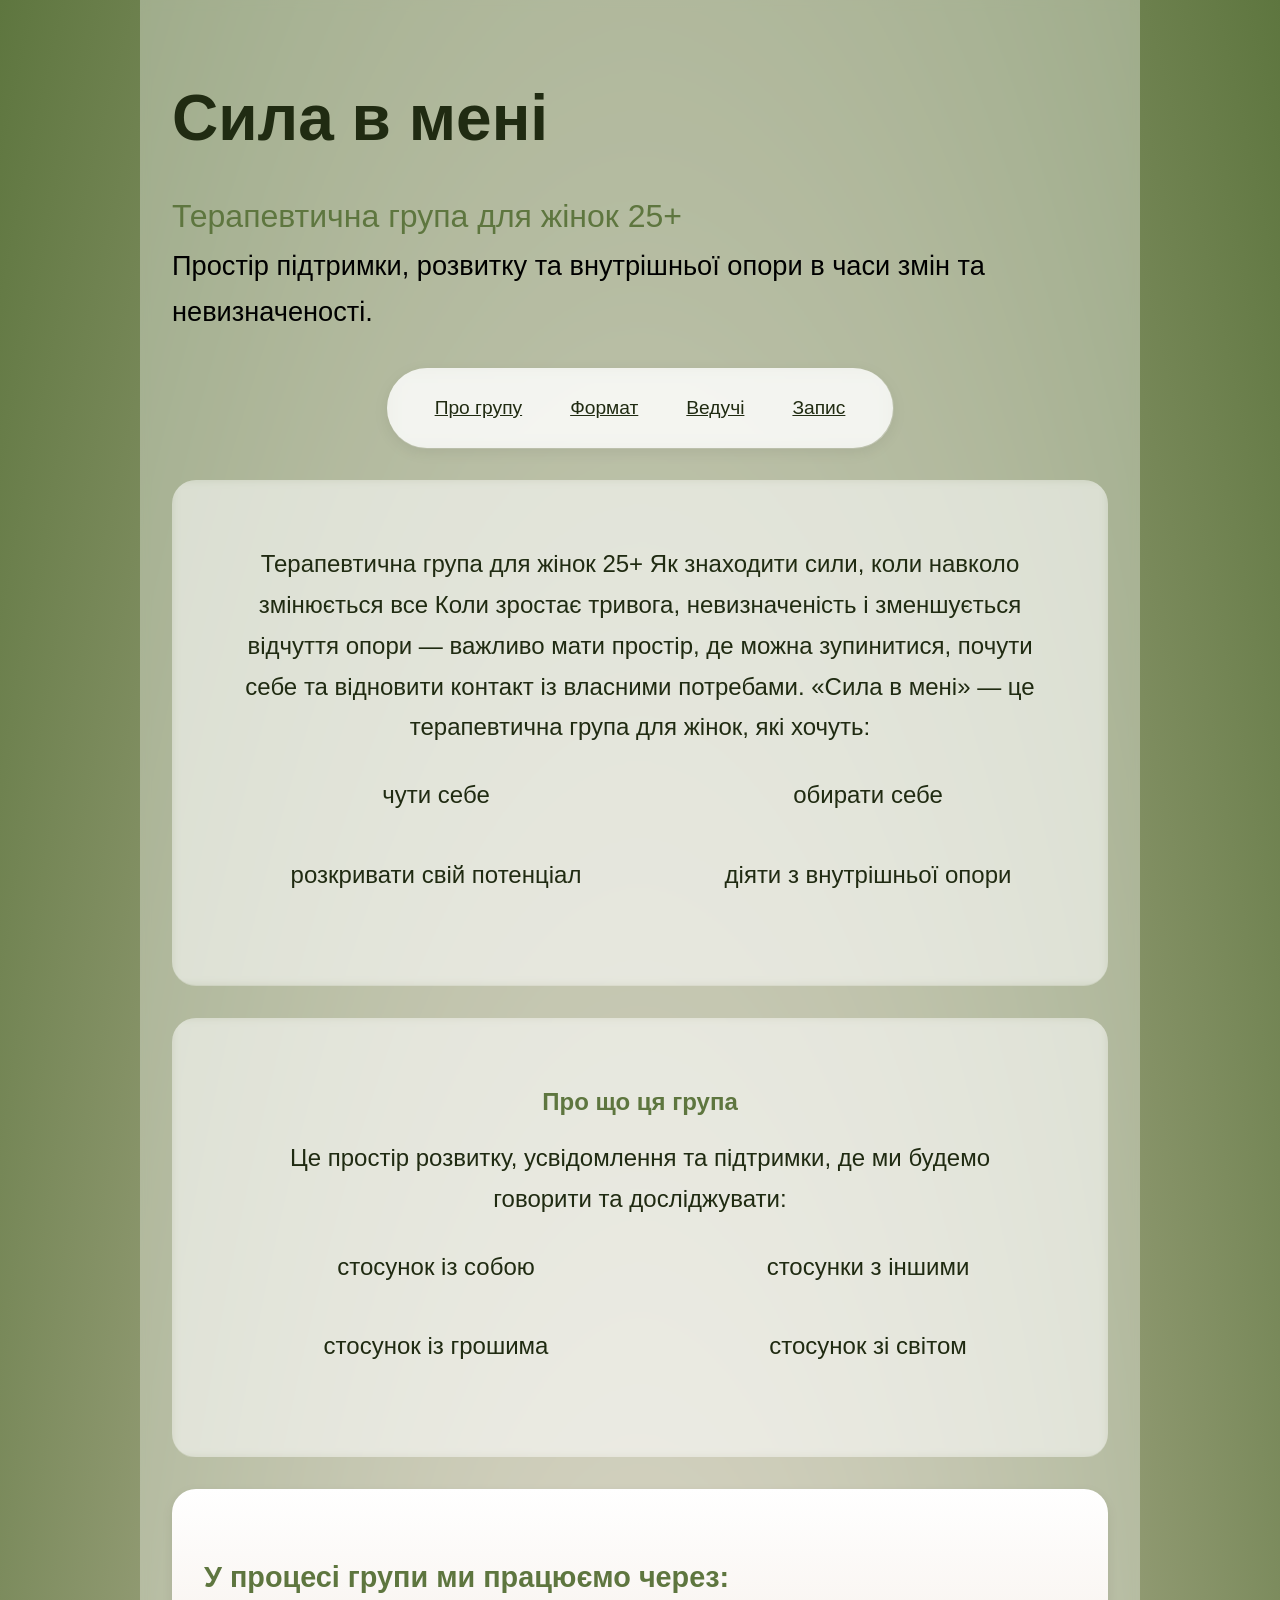
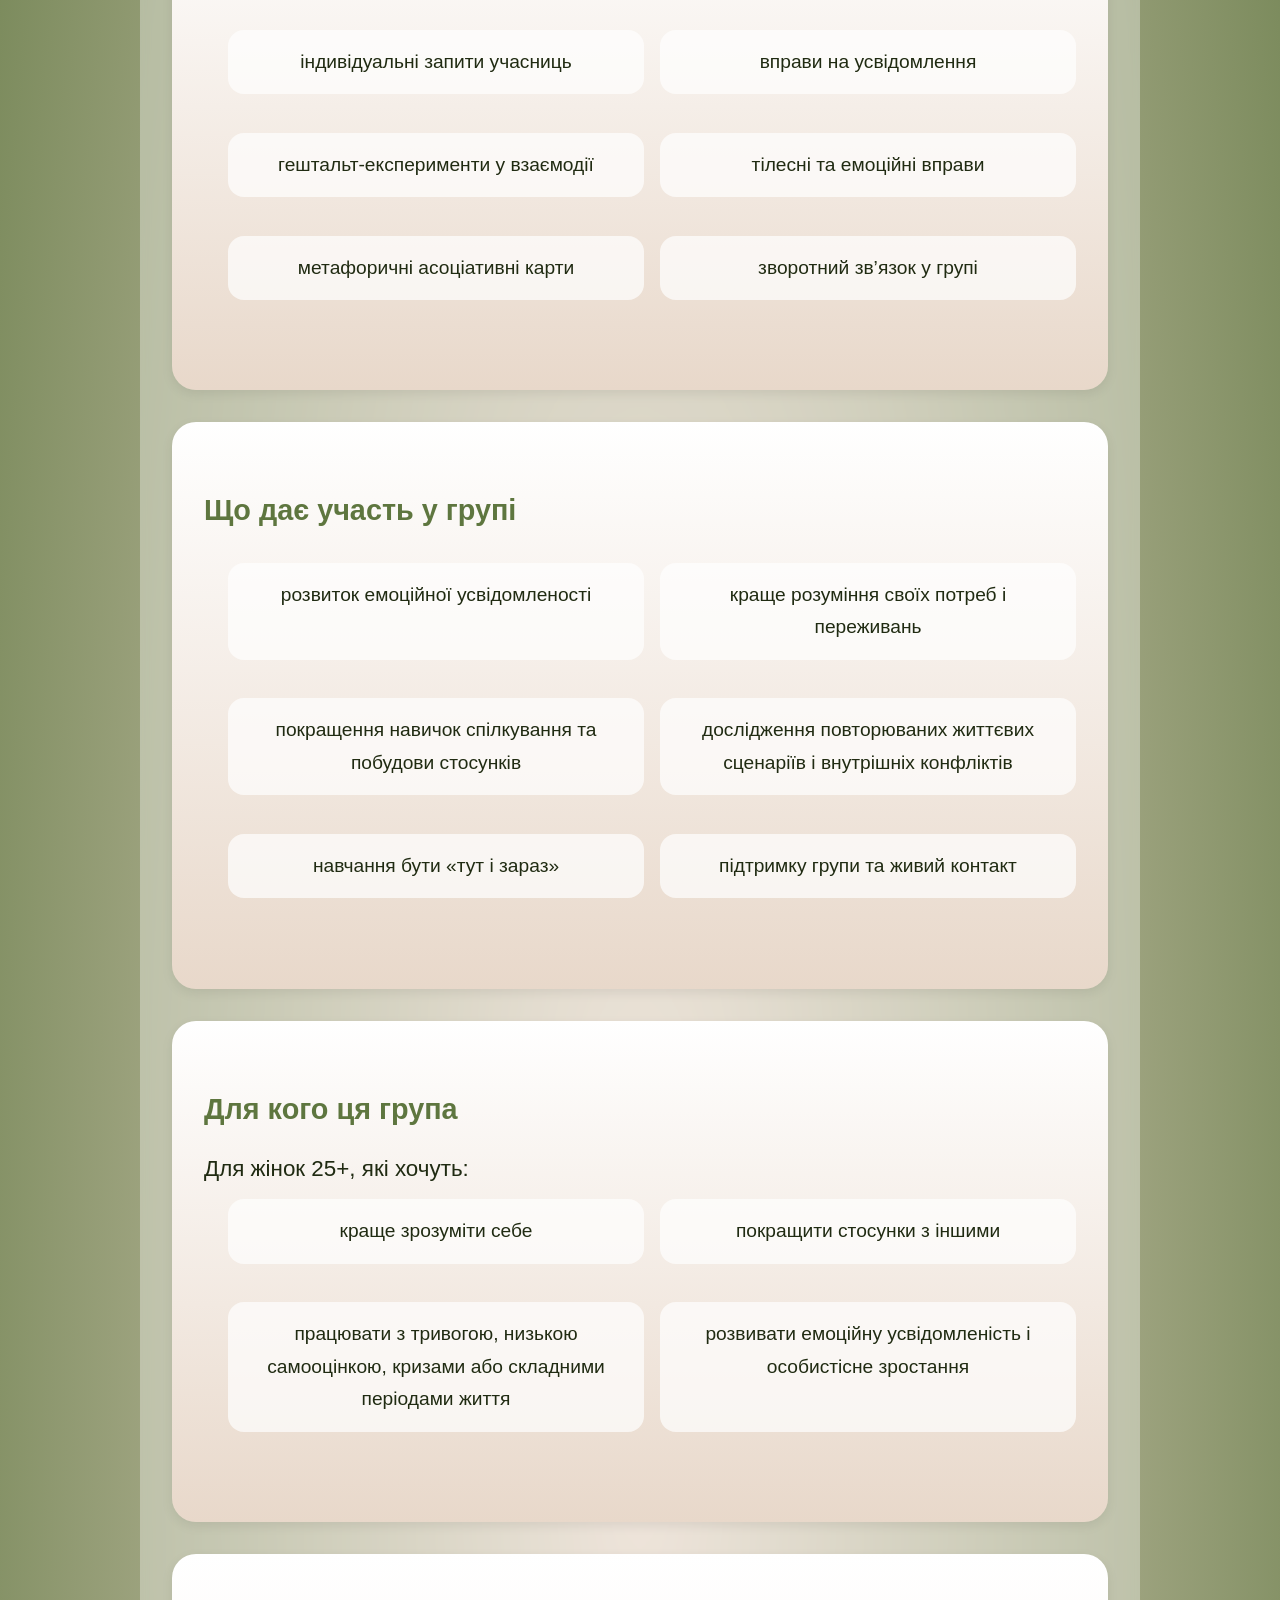
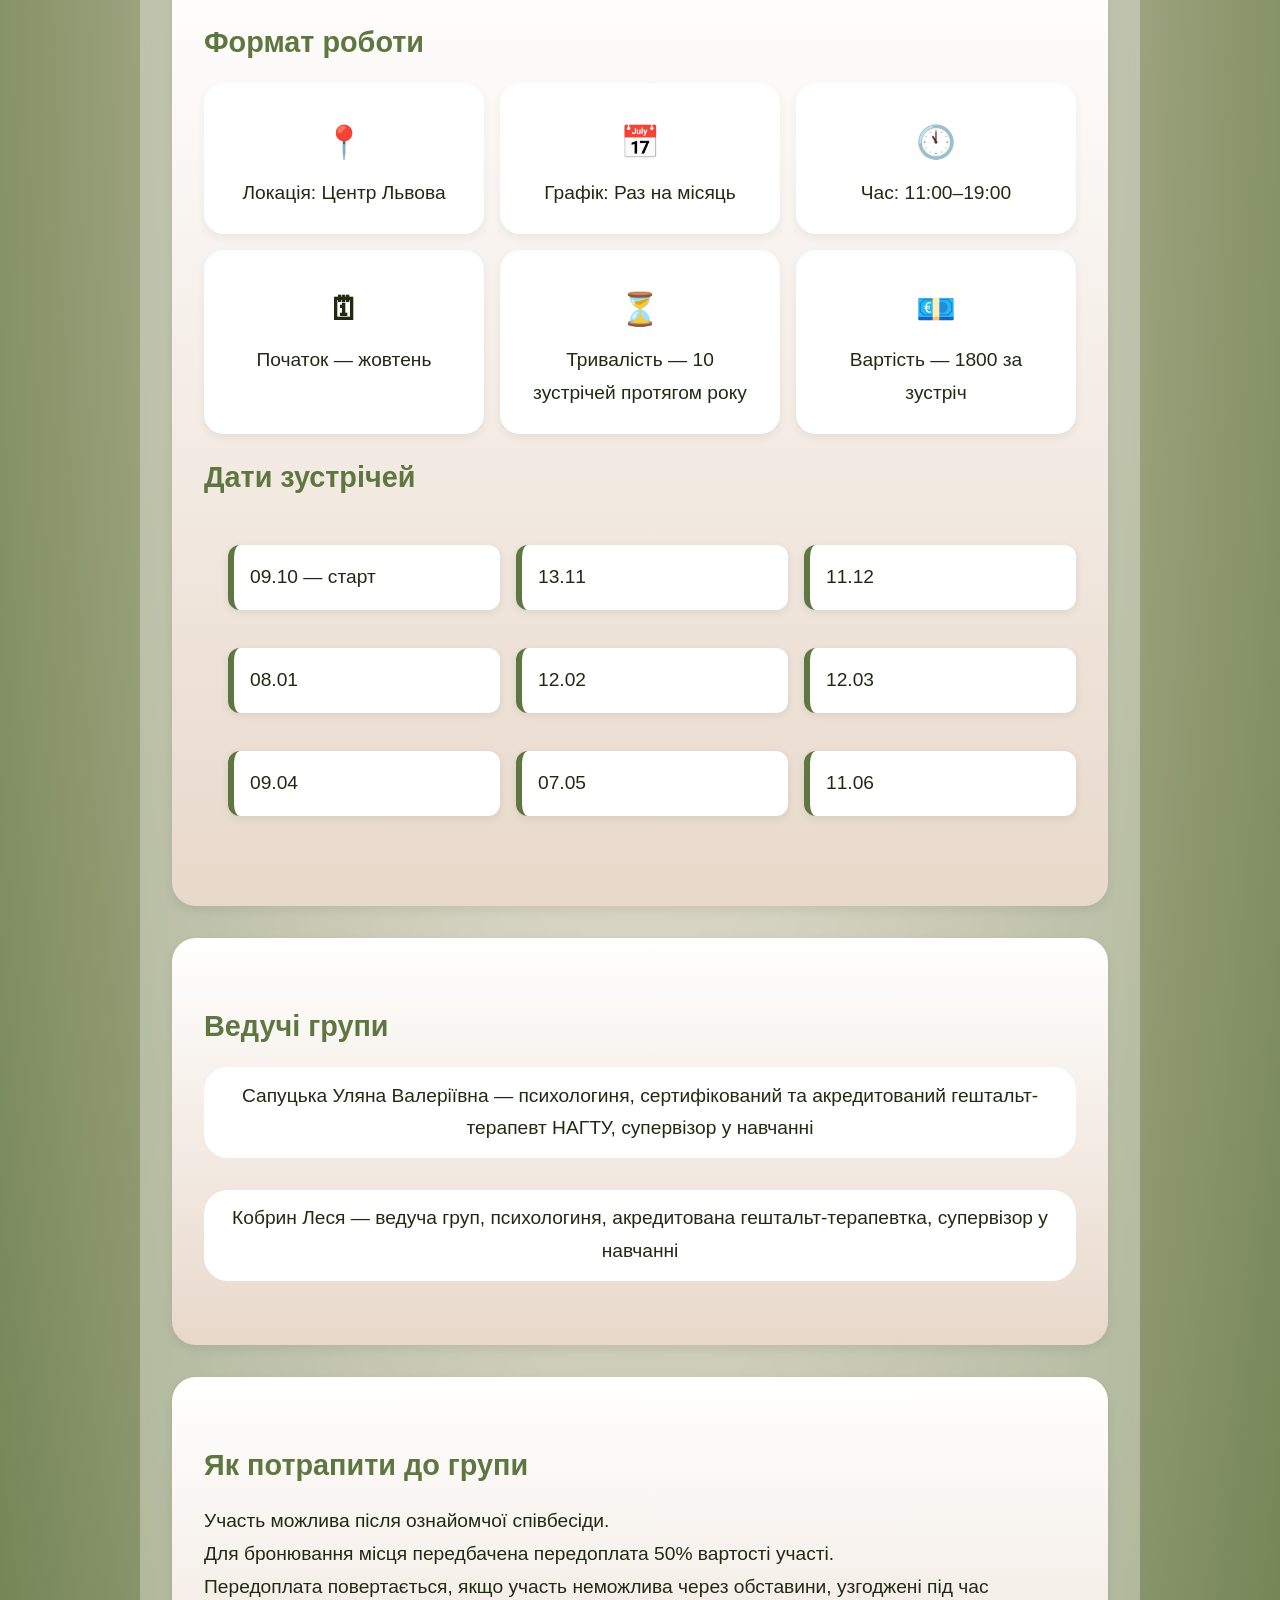
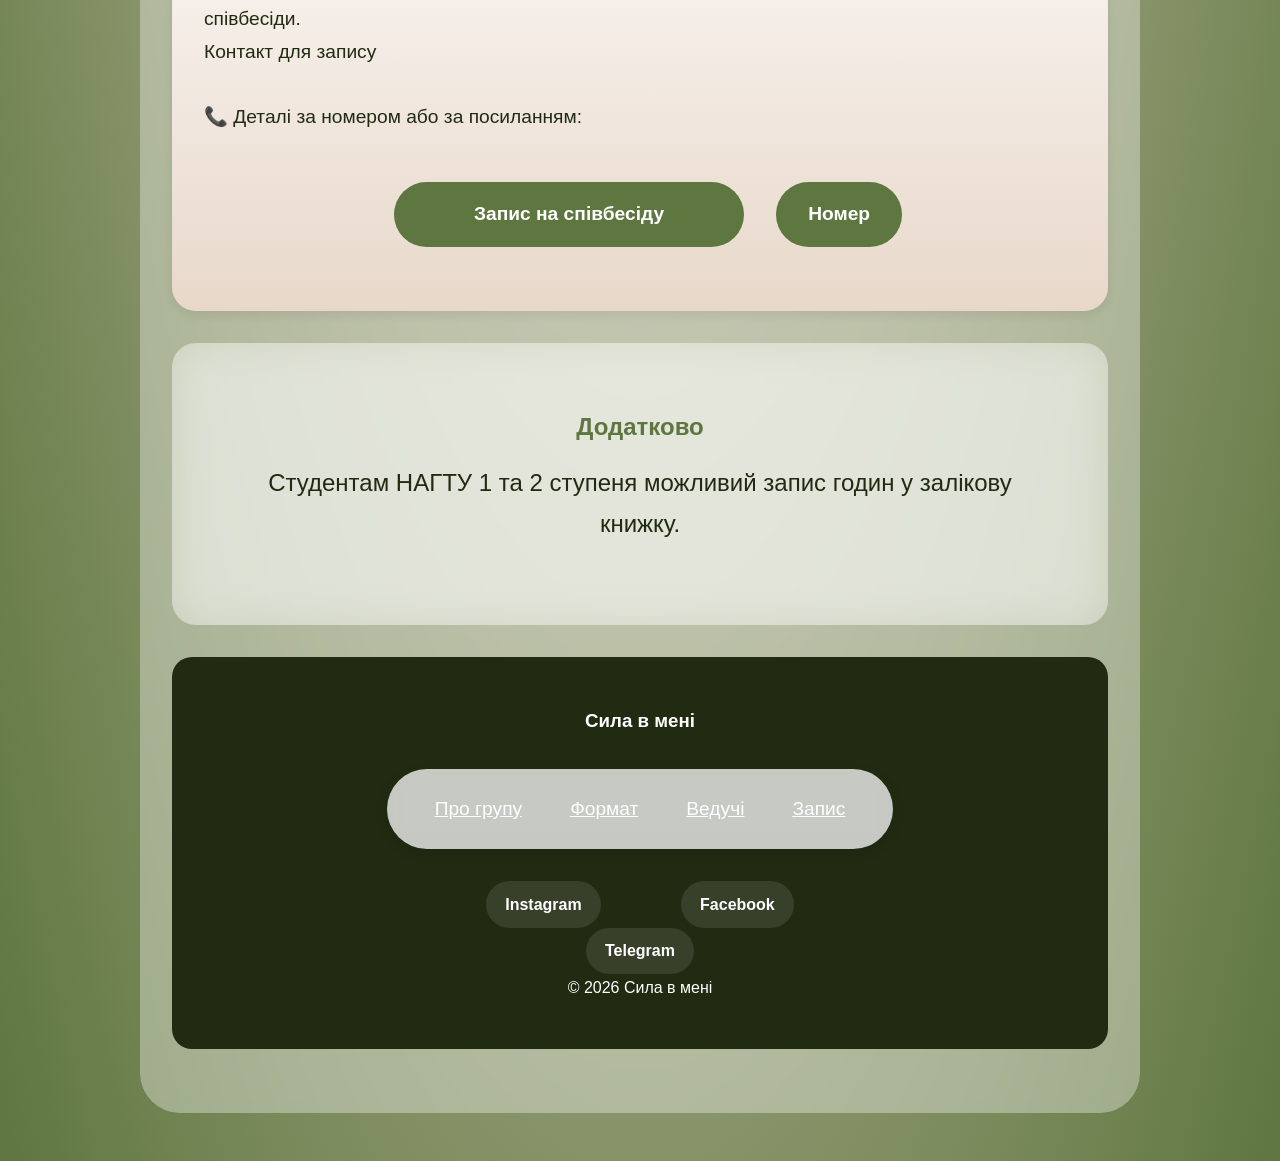
==== index.html @ b8689252 "phone integrationnnnnnnnnnnnnnnnnnn" ====
<!DOCTYPE html>
<html lang="en">
<head>
    <meta charset="UTF-8">
    <meta name="viewport" content="width=device-width, initial-scale=1.0">
    <title>Event Form</title>
    <link rel="stylesheet" href="css/style.css">
</head>
<body>
</header>


<section id="hero">

<div class="hero-content">
    <h1>Сила в мені</h1>

    <p class="hero-subtitle">
            Терапевтична група для жінок 25+
    </p>

    <p class="hero-description">
            Простір підтримки, розвитку та внутрішньої опори
            в часи змін та невизначеності.
    </p>
</div>

    <nav>
    <a href="#actual-about">Про групу</a>
    <a href="#format">Формат</a>
    <a href="#hosts">Ведучі</a>
    <a href="#registration">Запис</a>
    </nav>

<!-- </section> -->
    <!-- <h1>Сила в мені</h1> -->
    <!-- <nav> -->
    <!-- <p class="hero-subtitle">
    Терапевтична група для жінок 25+
    </p> -->
    <!-- </nav> -->
<!-- </section> -->

<section id="about-intro">
    <p>
        Терапевтична група для жінок 25+
        Як знаходити сили, коли навколо змінюється все
        Коли зростає тривога, невизначеність і зменшується відчуття опори — важливо мати простір,
        де можна зупинитися, почути себе та відновити контакт із власними потребами.

        «Сила в мені» — це терапевтична група для жінок, які хочуть:<br>
    </p>

        <ul>
            <li>чути себе</li>
            <li>обирати себе</li>
            <li>розкривати свій потенціал</li>
            <li>діяти з внутрішньої опори</li>
        </ul>
    
</section>

<section id="actual-about">
    <h2>Про що ця група</h2>
    <p>
        Це простір розвитку, усвідомлення та підтримки, де ми будемо говорити та досліджувати:
    </p>
        <ul>
            <li>стосунок із собою</li>
            <li>стосунки з іншими</li>
            <li>стосунок із грошима</li>
            <li>стосунок зі світом</li>
        </ul>
</section>

<section id="process">
    <h2>У процесі групи ми працюємо через:</h2>
        <ul>
            <li>індивідуальні запити учасниць</li>
            <li>вправи на усвідомлення</li>
            <li>гештальт-експерименти у взаємодії</li>
            <li>тілесні та емоційні вправи</li>
            <li>метафоричні асоціативні карти</li>
            <li>зворотний зв’язок у групі</li>
        </ul>
</section>

<section id="benefits">
    <h2>Що дає участь у групі</h2>
        <ul>
            <li>розвиток емоційної усвідомленості</li>
            <li>краще розуміння своїх потреб і переживань</li>
            <li>покращення навичок спілкування та побудови стосунків</li>
            <li>дослідження повторюваних життєвих сценаріїв і внутрішніх конфліктів</li>
            <li>навчання бути «тут і зараз»</li>
            <li>підтримку групи та живий контакт</li>
        </ul>
</section>

<section id="who">
    <h2>Для кого ця група</h2>
    <p>
        Для жінок 25+, які хочуть:
    </p>
        <ul>
            <li>краще зрозуміти себе</li>
            <li>покращити стосунки з іншими</li>
            <li>працювати з тривогою, низькою самооцінкою, кризами або складними періодами життя</li>
            <li>розвивати емоційну усвідомленість і особистісне зростання</li>
        </ul>
</section>

<section id="format">
    <h2>Формат роботи</h2>
        <!-- <ul>
            <li>📍 Офлайн: центр Львова, Площа Ринок</li>
            <li>📅 1 раз на місяць, по п’ятницях</li>
            <li>🕚 11:00–19:00</li>
            <li>🗓 Початок — жовтень</li>
            <li>⏳ Тривалість — 10 зустрічей протягом року</li>
            <li>💶 Вартість — 1800  за зустріч</li>
        </ul> -->

    <div class="format-grid">

        <div class="format-item">
            <h3>📍</h3>
            <p>Локація: Центр Львова</p>
        </div>

        <div class="format-item">
            <h3>📅</h3>
            <p>Графік: Раз на місяць</p>
        </div>

        <div class="format-item">
            <h3>🕚</h3>
            <p>Час: 11:00–19:00</p>
        </div>

        <div class="format-item">
            <h3>🗓</h3>
            <p>Початок — жовтень</p>
        </div>

        <div class="format-item">
            <h3>⏳</h3>
            <p>Тривалість — 10 зустрічей протягом року</p>
        </div>

        <div class="format-item">
            <h3>💶</h3>
            <p>Вартість — 1800  за зустріч</p>

    </div>

</div>

    <h2>Дати зустрічей</h2>

        <ul class="timeline">
            <li>09.10 — старт</li>
            <li>13.11</li>
            <li>11.12</li>
            <li>08.01</li>
            <li>12.02</li>
            <li>12.03</li>
            <li>09.04</li>
            <li>07.05</li>
            <li>11.06</li>
        </ul>

</section>

<section id="hosts">
    <h2>Ведучі групи</h2>

    <div class="hosts-grid">

        <div class="host-card">
            Сапуцька Уляна Валеріївна — психологиня, сертифікований та акредитований гештальт-терапевт НАГТУ, супервізор у навчанні
        </div>

        <div class="host-card">
            Кобрин Леся — ведуча груп, психологиня, акредитована гештальт-терапевтка, супервізор у навчанні
        </div>

    </div>
</section>

<section id="registration">
    <h2>Як потрапити до групи</h2>
        <p>
        Участь можлива після ознайомчої співбесіди.<br>
        Для бронювання місця передбачена передоплата 50% вартості участі.<br>
        Передоплата повертається, якщо участь неможлива через обставини, узгоджені під час співбесіди.<br>
        Контакт для запису<br><br>

        📞 Деталі за номером або за посиланням: 
        <!-- <a class="register-btn" href="https://docs.google.com/forms/d/e/1FAIpQLSfFJNQuLR8FOTbGSS1yeOnORhg2w7y1ISu-b51jdUcYD7r2xw/viewform">
            Записатися на співбесіду
        </a>

        <a class="call-btn" href="tel:+380976547655">
            Номер
        </a> -->

        <div class="button-container">

        <a class="register-btn" href="https://forms.gle/6MxjNBKjc4AA8sPJ7">
            Запис на співбесіду
        </a>

        <a class="call-btn" href="tel:+380976547655">
            Номер
        </a>

        </div>

        </p>
</section>

<section id="additional-info">
    <h2>Додатково</h2>
        <p>Студентам НАГТУ 1 та 2 ступеня можливий запис годин у залікову книжку.</p>
</section>

<footer>
    <!-- <section> -->
        <!-- <img src="imgs/2.png" alt="Poster"> -->
        <!-- <p>
            Footer text test
        </p>
    </section>    -->

    <h3>Сила в мені</h3>

    <nav class="footer-nav">
    <a href="#actual-about">Про групу</a>
    <a href="#format">Формат</a>
    <a href="#hosts">Ведучі</a>
    <a href="#registration">Запис</a>
    </nav>

    <div class="socials">

        <details class="social-dropdown">

            <summary class="social-btn">
                Instagram
            </summary>

            <div class="dropdown-links">

                <a href="https://www.instagram.com/uliana_psychology?igsh=MWt0bmt4YjB4bnd3bw==" target="_blank">
                    Уляна Сапуцька
                </a>

                <a href="https://www.instagram.com/kobryn.l?utm_source=qr&igsh=b2EybGl5c3QzcnNq" target="_blank">
                    Леся Кобрин
                </a>

            </div>
        </details>

        <details class="social-dropdown">

            <summary class="social-btn">
                Facebook
            </summary>

            <div class="dropdown-links">

                <a href="https://www.facebook.com/share/1BPvrnni4B/?mibextid=wwXIfr" target="_blank">
                    Уляна Сапуцька
                </a>

                <a href="https://www.facebook.com/share/1AkMdTCrHQ/" target="_blank">
                    Леся Кобрин
                </a>
            
        </details>

            </div>

        <details class="social-dropdown">

            <summary class="social-btn">
                Telegram
            </summary>

            <div class="dropdown-links">

                <a href="https://t.me/ulianapsychology1" target="_blank">
                    Уляна Сапуцька
                </a>

                <a href="https://t.me/LESIAKOBRYN" target="_blank">
                    Леся Кобрин
                </a>

            </div>
        </details>

        
    </div>

    <p>
        © 2026 Сила в мені
    </p>

</footer>

</body>
</html>
---- css/style.css ----
* {
    margin: 0;
    padding: 0;
    box-sizing: border-box;
}


html,
body {
    min-height: 100%;
    margin: 0;
}

body {
    /* font-family: "Oswald", "Roboto"; */
    font-family: "Roboto", sans-serif;
    line-height: 1.7;
    /* background: #e8d8ca; */
    /* background: linear-gradient(#5e763f, #e8d8ca); */
    /* background: radial-gradient(#5e763f, #e8d8ca); */
    background: radial-gradient(#e8d8ca, #5e763f);
    /* background: radial-gradient(#e8d8ca, #5e763f, #202b12); */
    color: #202b12;
}

/* nav {
    display: flex;
    justify-content: center;
    gap: 2rem;
    margin-top: 1.5rem;
} */

nav {
    display:flex;

    gap:1rem;

    padding:1rem 2rem;
    font-family: "Oswald", sans-serif;

    margin-top:2rem;
    margin-bottom: 2rem;

    background:rgba(255,255,255,.75);

    backdrop-filter: blur(8px);

    border-radius:999px;

    box-shadow:
        0 4px 15px rgba(0,0,0,.08);

    width: fit-content;

    margin-left: auto;
    margin-right: auto;
}

/* nav a {
    text-decoration: none;
    color: #202b12;
    font-weight: 600;
}

nav a:hover {
    color: #5e763f;
} */

nav a {
    padding:.5rem 1rem;
    color: #202b12;

    border-radius:999px;
    font-size: 1.2rem;
    justify-content: center;

    transition:.2s;
}

nav a:hover {
    background:#5e763f;

    color:white;
}

#hero {
    min-height: 55vh;

    background:
        rgba(255,255,255,.35);

    backdrop-filter: blur(5px);

    border-radius: 0 0 40px 40px;

    margin-bottom: 3rem;
}

#hero h1 {
    font-size: 4rem;
    margin-bottom: 1rem;
    color: #202b12;
    font-family: "Oswald", sans-serif;
}

section {
    max-width: 1000px;
    margin: auto;
    padding: 4rem 2rem;
    transition:.3s;
}

section h2 {
    margin-bottom: 1rem;
    color: #5e763f;
    font-family: "Oswald", sans-serif;

}

section ul {
    margin-left: 1.5rem;
    column-count: 2;
    column-gap: 50px;
    margin-bottom: 15px;
}

#process,
#benefits,
#who,
#hosts,
#registration,
#format {
    /* background: white; */
    background: linear-gradient(white, #e8d8ca);
    border-radius: 24px;
    font-size: 1.2rem;

    margin-top: 2rem;
    margin-bottom: 2rem;

    box-shadow: 0 4px 12px rgba(0,0,0,0.08);
}

#process:hover,
#benefits:hover,
#who:hover,
#hosts:hover,
#registration:hover,
#format:hover {
    transform: translateY(-2px);
}

#about-intro,
#actual-about,
#additional-info {
    background: rgba(255,255,255,.35);
    margin-bottom: 2rem;

    border-radius: 24px;

    backdrop-filter: blur(4px);
    text-align: center;
}

#about-intro p,
#actual-about p,
#additional-info p {
    max-width:800px;

    margin:auto;

    font-size: 1.5rem;
    padding-bottom: 1rem;
}

#about-intro ul,
#actual-about ul {
    display:grid;

    grid-template-columns:
        repeat(auto-fit,minmax(280px,1fr));

    gap:1rem;

    list-style:none;
}

#about-intro li,
#actual-about li {
    text-align: center;
    font-size: 1.5rem;
}

#benefits ul,
#process ul,
#who ul {
    display:grid;

    grid-template-columns:
        repeat(auto-fit,minmax(280px,1fr));

    gap:1rem;

    list-style:none;
}

#benefits li,
#process li,
#who li {
    background:rgba(255,255,255,.7);
    text-align: center;
    font-size: 1.2rem;

    padding:1rem;

    border-radius:16px;
}

#who p {
    font-size: 1.4rem;
}

section li {
    margin-bottom:.7rem;
    font-size: 1.2rem;
    margin-top: .7rem
}

.format-grid {
    display:grid;

    grid-template-columns:
        repeat(auto-fit,minmax(250px,1fr));

    gap:1rem;
    padding-bottom: 1.2rem;
}

.format-item {
    background:white;

    border-radius:20px;

    padding:1.5rem;

    text-align:center;
    font-size: 1.2rem;

    box-shadow:
        0 4px 10px rgba(0,0,0,.06);
}

.format-item h3 {
    font-size: 2rem;

    margin-bottom: .5rem;
    margin-top: .5rem;
}

.timeline {
    list-style: none;

    display: grid;

    grid-template-columns:
        repeat(auto-fit, minmax(220px, 1fr));

    gap: 1rem;
    font-size: 1.2rem;

    margin-top: 2rem;
}

.timeline li {
    /* background: white; */
    background: white;

    padding: 1rem;

    border-left: 6px solid #5e763f;

    border-radius: 12px;

    box-shadow: 0 2px 8px rgba(0,0,0,0.08);

    transition: transform .2s;
}

.timeline li:hover {
    transform: translateY(-5px);
}

.hosts-grid {
    display: grid;

    grid-template-columns:
        repeat(auto-fit, minmax(500px, 1fr));

    gap: 2rem;
}

.host-card {
    background:white;

    padding:0.8rem;
    border-radius:24px;
    font-size: 1.2rem;

    text-align:center;
}

.register-btn {
    display: inline-block;

    margin-top: 1rem;
    margin-left: 6rem;

    padding: 1rem 5rem;

    background: #5e763f;
    color: white;

    text-decoration: none;

    border-radius: 999px;

    font-weight: bold;

    transition: .2s;

}

.register-btn:hover {
    background: #202b12;
}

.call-btn {
    display: inline-block;

    margin-top: 1rem;
    margin-left: 1rem;

    padding: 1rem 2rem;

    background: #5e763f;
    color: white;

    text-decoration: none;

    border-radius: 999px;

    font-weight: bold;

    transition: .2s;

}

.call-btn:hover {
    background: #202b12;
}

.button-container {
    display: flex;

    justify-content: center;

    gap: 1rem;

    flex-wrap: wrap;

    margin-top: 2rem;
    margin-right: 5rem;
}

.hero-subtitle {
    font-size: 2rem;
    color: #5e763f;
}

.hero-description {
    font-size: 1.7rem;
    color: black;
}

#additional-info {
    backdrop-filter: blur(20px);
}

footer {
    margin-top: 2rem;

    padding: 3rem 2rem;

    background: #202b12;

    color: white;

    text-align: center;
    border-radius: 20px;

}

.footer-nav {
    justify-content: center;
}

/* .socials {
    margin-top: 1rem;
    margin-bottom: 1rem;

    color: white;

    text-align: center;
    justify-content: center;
}

.instagram-btn {
    display: inline-block;

    margin-left: 1rem;

    color: white;

    text-decoration: none;

    font-weight: bold;

    transition: .2s;

}

.facebook-btn {
    display: inline-block;

    margin-left: 1rem;

    color: white;

    text-decoration: none;

    font-weight: bold;

    transition: .2s;

}

.telegram-btn {
    display: inline-block;

    margin-left: 1rem;

    color: white;

    text-decoration: none;

    font-weight: bold;

    transition: .2s;

}

.instagram-btn:hover {
    color: #5e763f;
}

.facebook-btn:hover {
    color: #5e763f;
}

.telegram-btn:hover {
    color: #5e763f;
} */

.socials {

    display: flex;
    justify-content: center;

    align-items: center;

    flex-direction: row;

    gap: 5rem;
}

.social-btn {
    display: inline-block;

    padding: .6rem 1.2rem;

    background: rgba(255,255,255,.1);

    border-radius: 999px;

    color: white;

    text-decoration: none;

    font-weight: bold;

    cursor: pointer;

    transition: .2s;
}

.social-btn:hover {
    color: #5e763f;

    background: rgba(255,255,255,.15);
}

.social-dropdown {
    position: relative;
}

.social-dropdown summary {
    list-style: none;
}

.social-dropdown summary::-webkit-details-marker {
    display: none;
}

.dropdown-links {
    position: absolute;

    bottom: 120%;

    left: 50%;

    transform: translateX(-50%);

    min-width: 180px;

    background: white;

    border-radius: 12px;

    overflow: hidden;

    box-shadow:
        0 4px 15px rgba(0,0,0,.15);

    z-index: 100;
}

.dropdown-links a {
    display: block;

    padding: .8rem 1rem;

    color: #202b12;

    text-decoration: none;

    transition: .2s;
}

.dropdown-links a:hover {
    background: #5e763f;
}

.footer-nav a {
    color:white;
}

/* mobile stuff */


@media (max-width: 768px) {

    nav {
        display: grid;

        grid-template-columns: 1fr 1fr;
        border-radius: 20px;

        gap: .5rem;

        width: 90%;
    }

}

@media (max-width: 768px) {

    nav a {
    color: #202b12;

    border-radius: 20px;
    font-size: 1rem;

    transition:.2s;
    }

}

@media (max-width: 768px) {

    nav a:hover {
    background:#5e763f;
    border-radius: 20px;
    font-size: 1rem;

    color:white;
    }

}


@media (max-width: 768px) {

    .hosts-grid {
    display: grid;

    grid-template-columns:
        repeat(auto-fit, minmax(300px, 1fr));

    gap: 2rem;
    }
}

@media (max-width: 768px) {

    #benefits ul,
    #process ul,
    #who ul,
    #about-intro ul,
    #actual-about ul {

        grid-template-columns: 1fr;
    }

}

@media (max-width: 768px) {

    #benefits li,
    #process li,
    #who li,
    .host-card,
    #about-intro li,
    #actual-about li,
    #additional-info li
    .format-item {

        font-size: 1.2rem;
    }

}


@media (max-width: 768px) {

    .hero-subtitle {
        font-size: 1.3rem;
    }

    .hero-description {
        font-size: 1.1rem;
    }

    #about-intro p,
    #actual-about p,
    #additional-info p {
        font-size: 1.1rem;
    }

}

@media (max-width: 768px) {

    section {
        padding: 2rem 1rem;
    }

}

@media (max-width: 768px) {

    #hero h1 {
        font-size: 2.5rem;
    }

}

@media (max-width: 768px) {

    .register-btn,
    .call-btn {

        width: 100%;

        max-width: 260px;

        margin: 0;
        font-size: 1rem;

        border-radius: 100px;

        text-align: center;

        padding: 1rem;
    }

}


@media (max-width: 768px) {


}
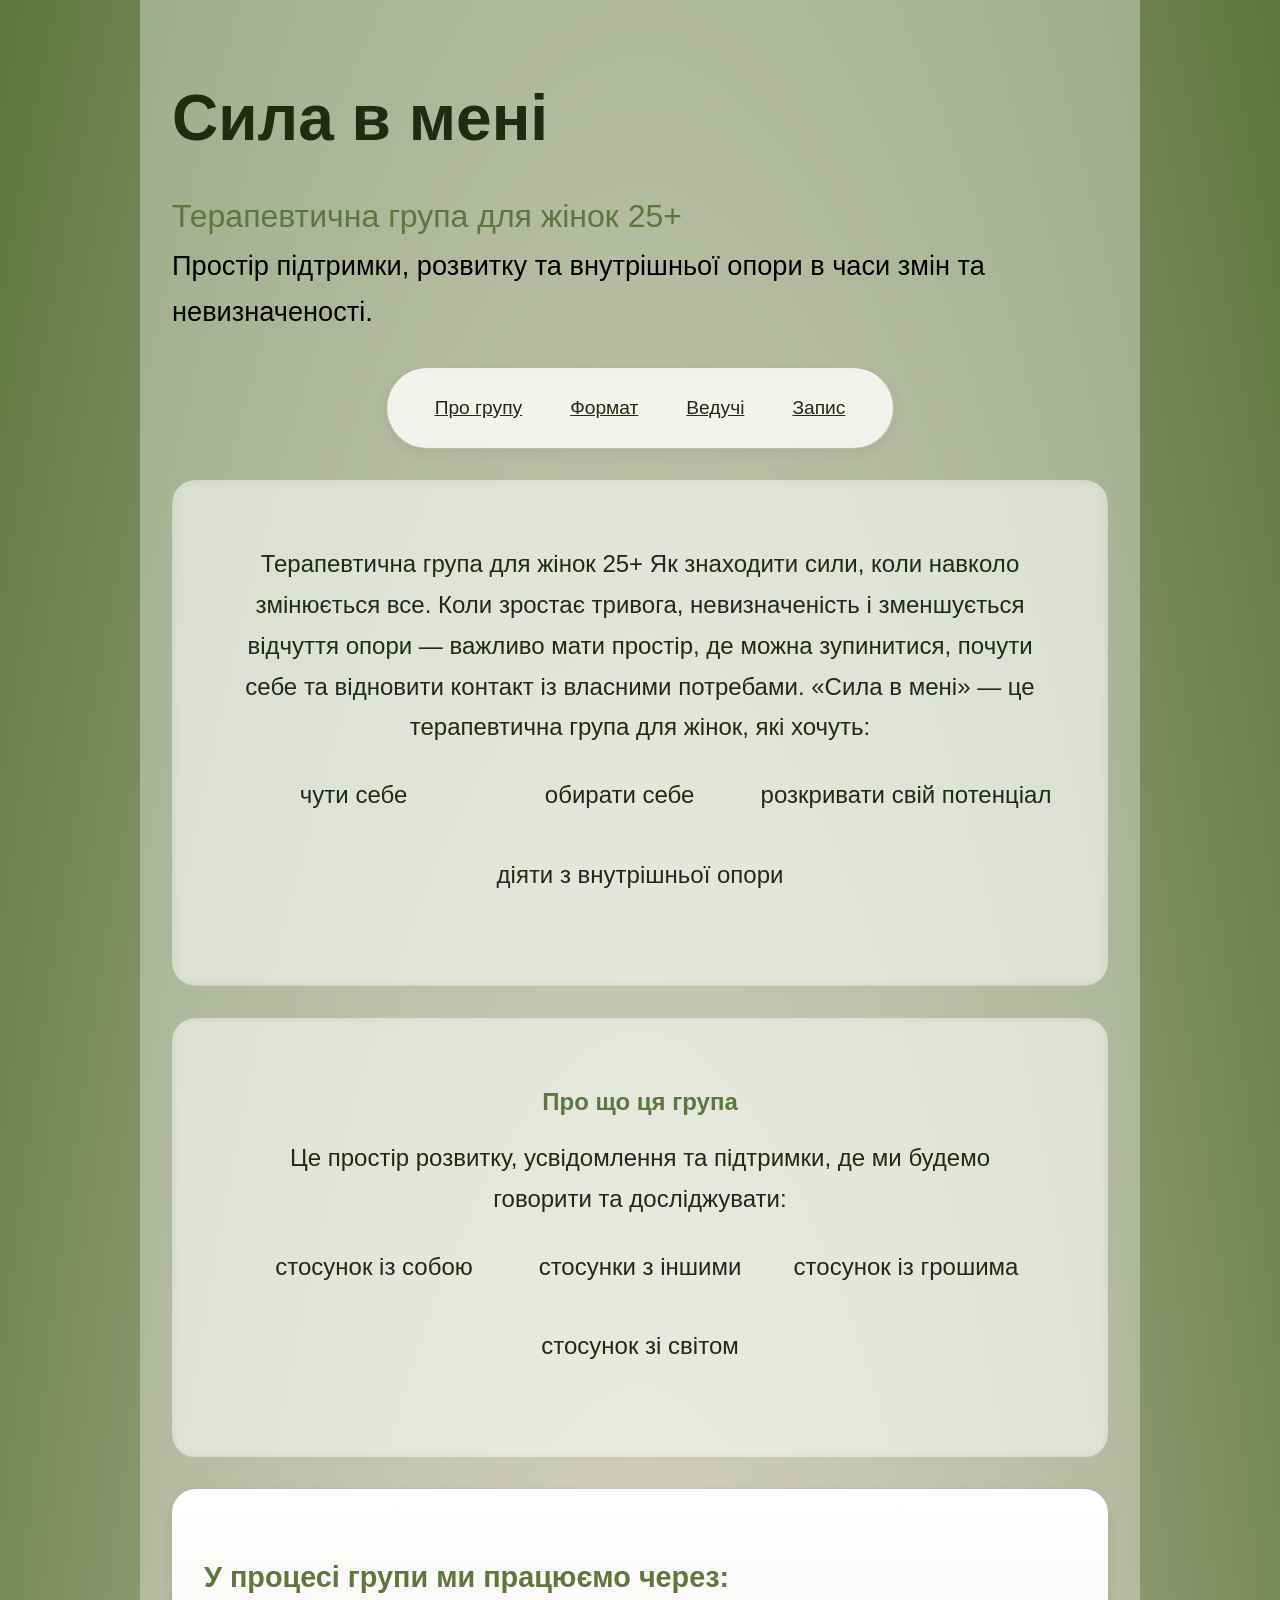
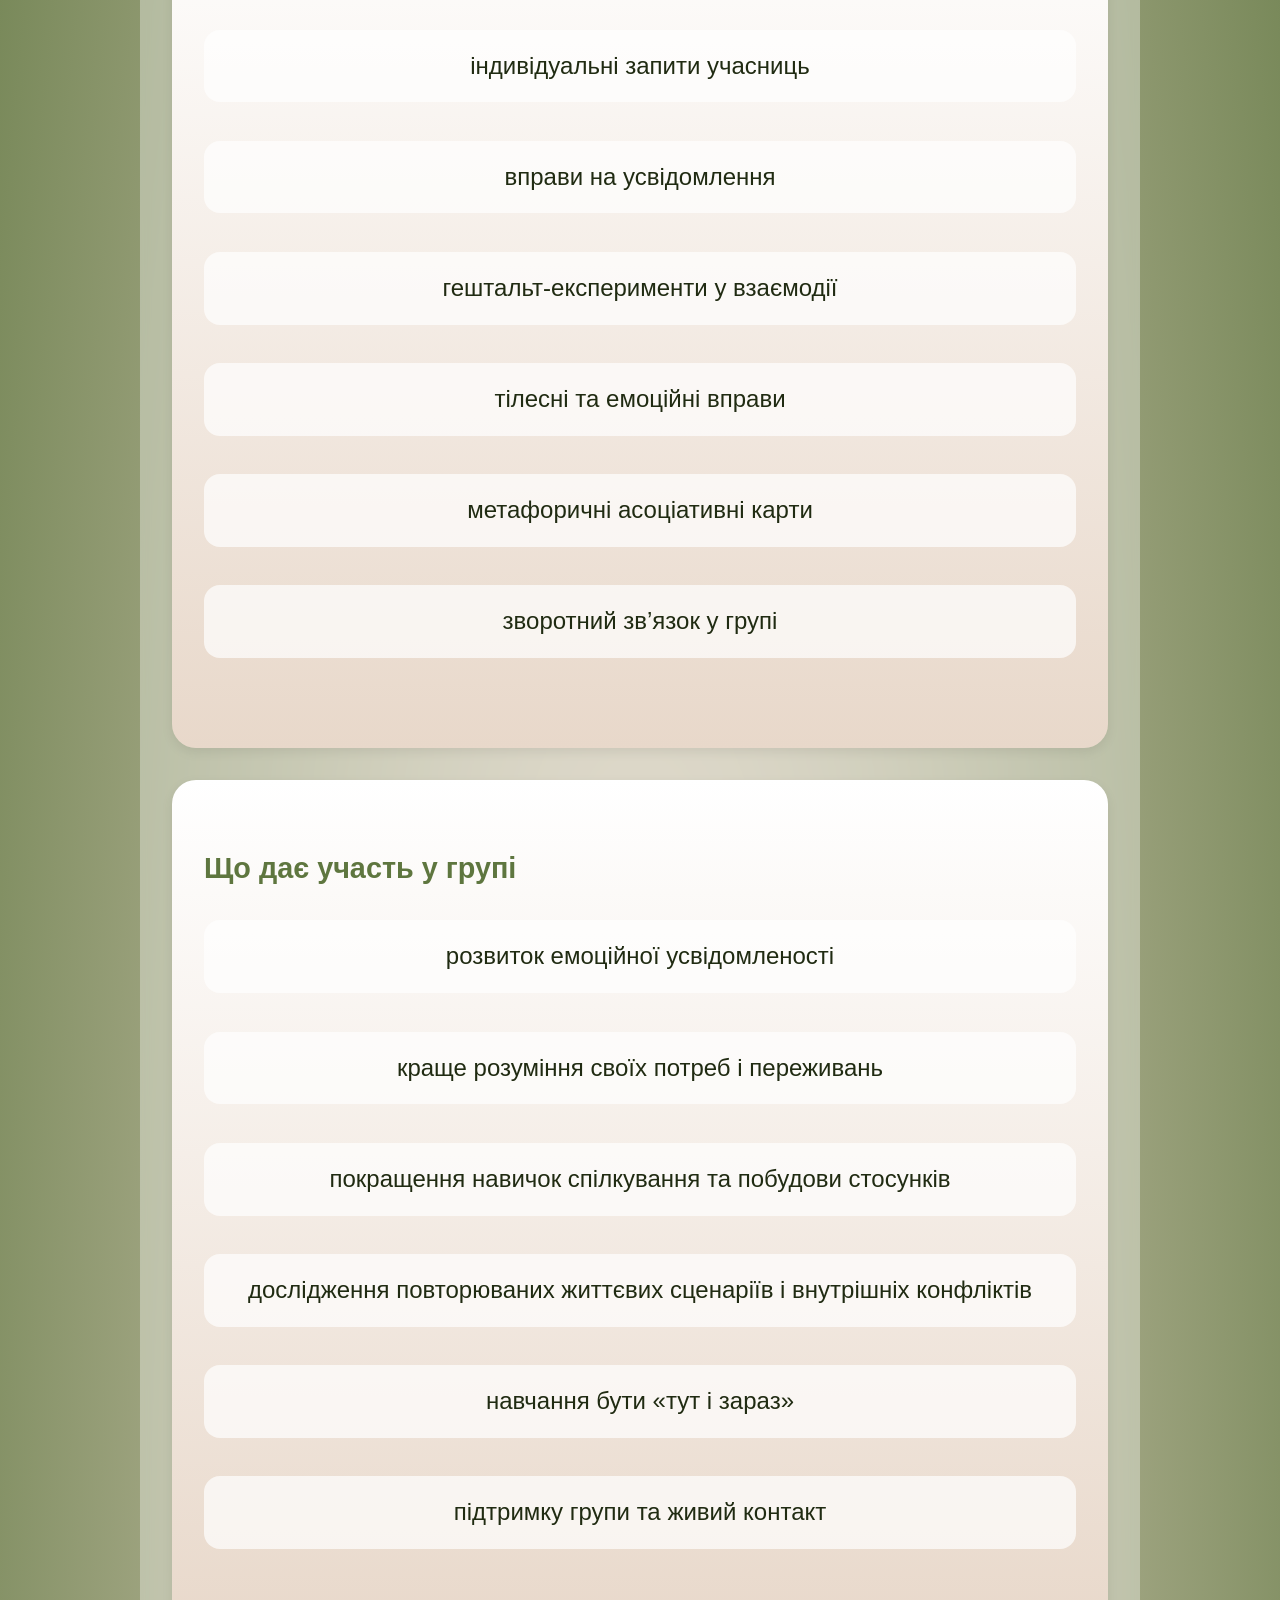
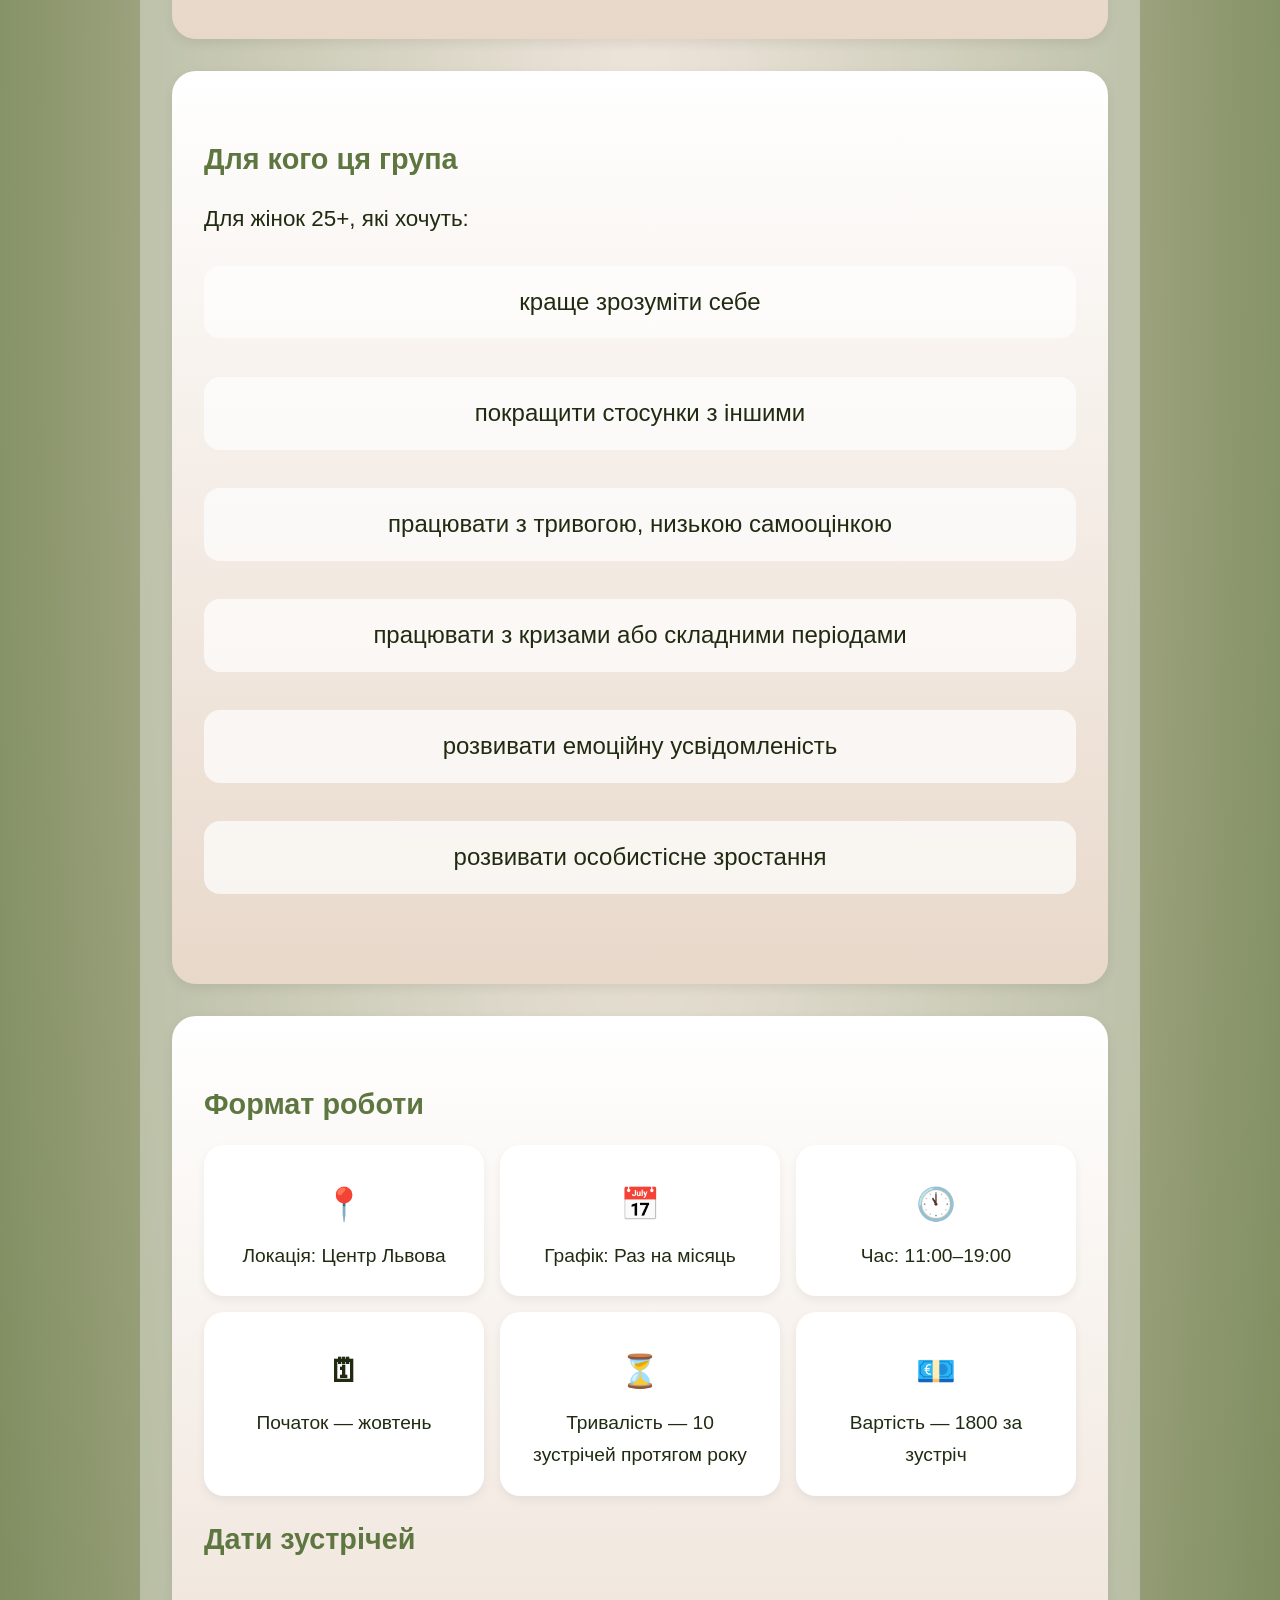
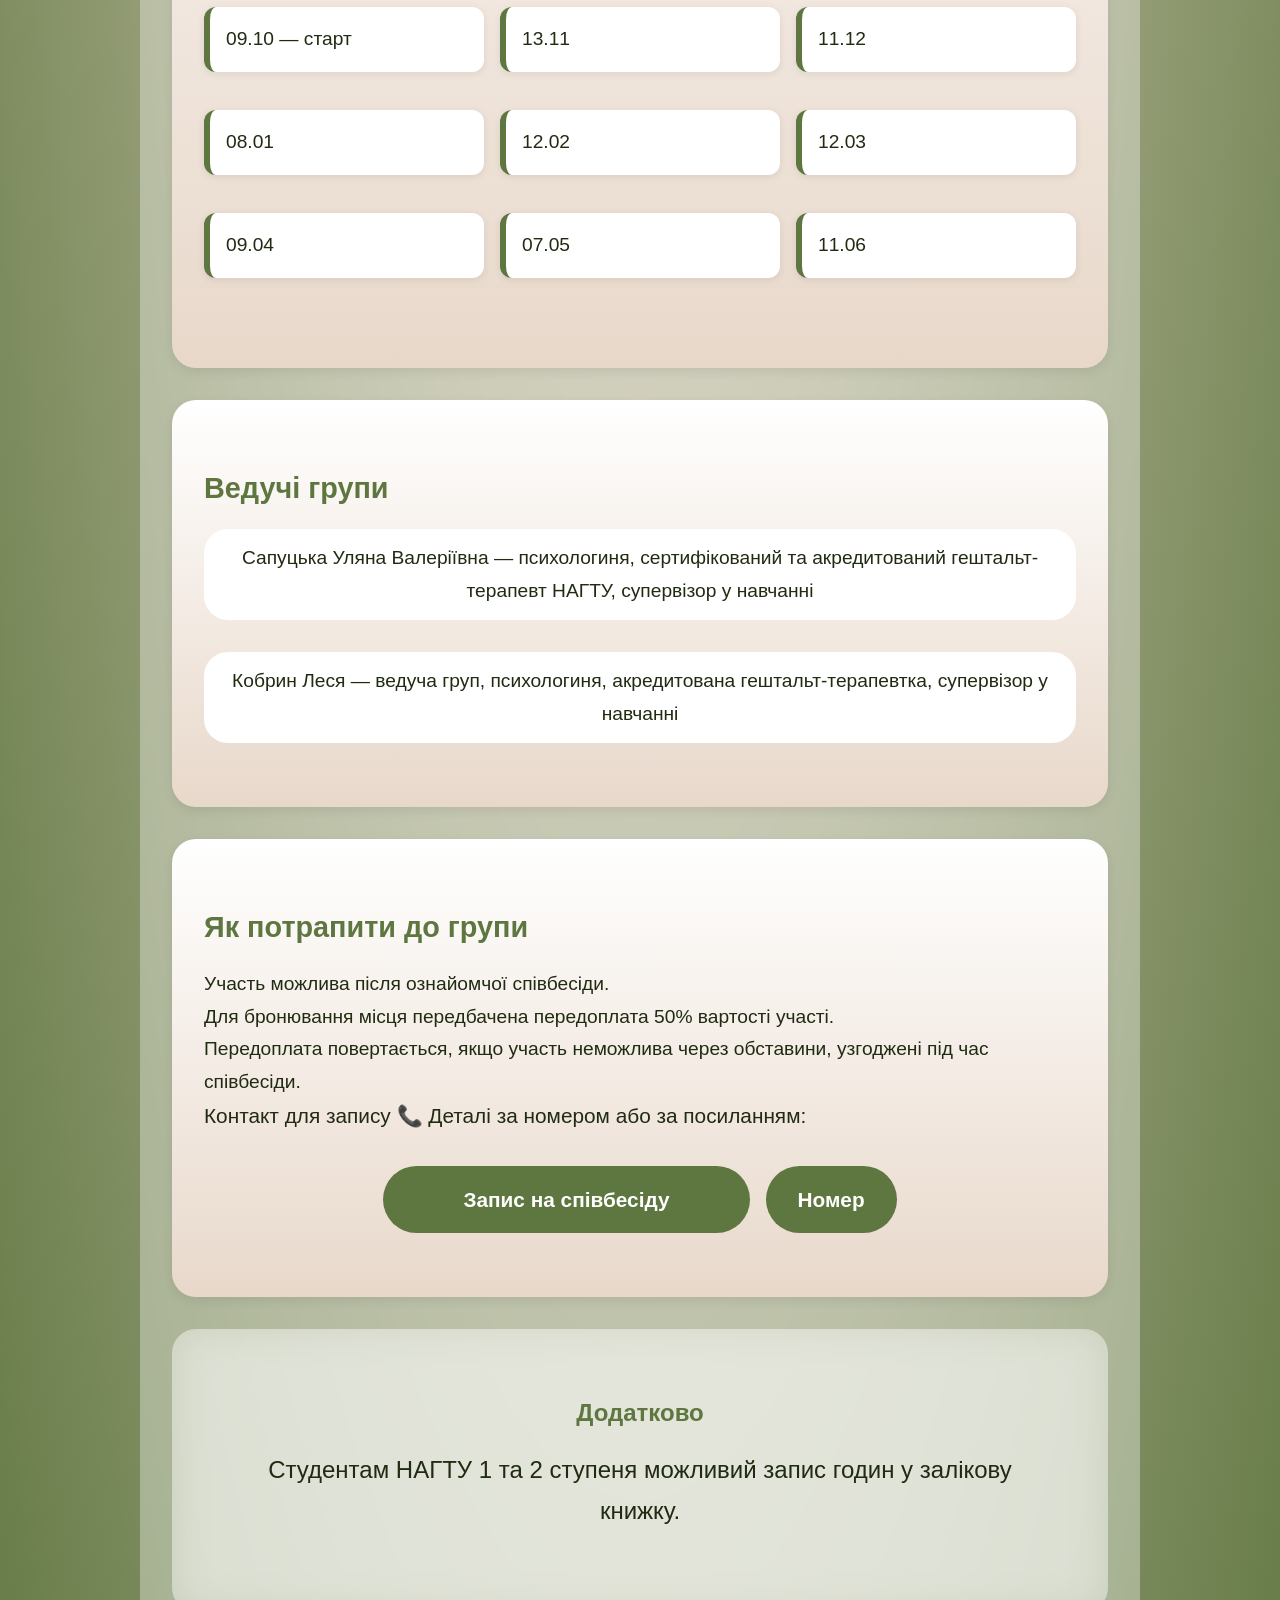
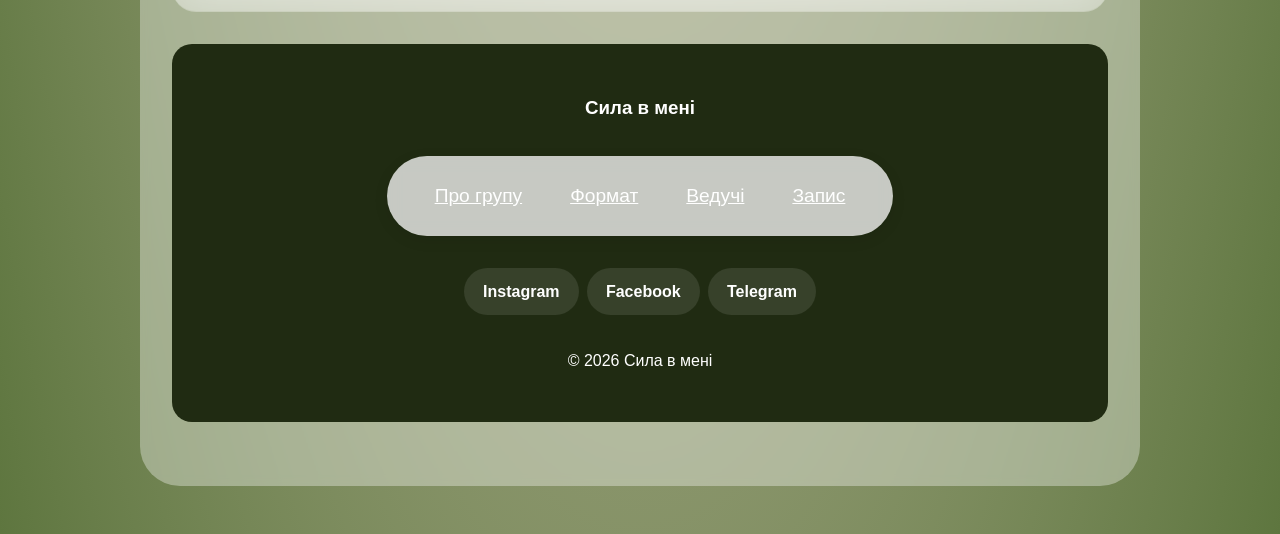
==== commit 13e5dd52: "Static phone stuff done + js" ====
--- a/index.html
+++ b/index.html
@@ -44,7 +44,7 @@
 <section id="about-intro">
     <p>
         Терапевтична група для жінок 25+
-        Як знаходити сили, коли навколо змінюється все
+        Як знаходити сили, коли навколо змінюється все.
         Коли зростає тривога, невизначеність і зменшується відчуття опори — важливо мати простір,
         де можна зупинитися, почути себе та відновити контакт із власними потребами.
 
@@ -105,8 +105,10 @@
         <ul>
             <li>краще зрозуміти себе</li>
             <li>покращити стосунки з іншими</li>
-            <li>працювати з тривогою, низькою самооцінкою, кризами або складними періодами життя</li>
-            <li>розвивати емоційну усвідомленість і особистісне зростання</li>
+            <li>працювати з тривогою, низькою самооцінкою</li>
+            <li>працювати з кризами або складними періодами</li>
+            <li>розвивати емоційну усвідомленість</li>
+            <li>розвивати особистісне зростання</li>
         </ul>
 </section>
 
@@ -190,11 +192,13 @@
 
 <section id="registration">
     <h2>Як потрапити до групи</h2>
-        <p>
+        <p1>
         Участь можлива після ознайомчої співбесіди.<br>
         Для бронювання місця передбачена передоплата 50% вартості участі.<br>
         Передоплата повертається, якщо участь неможлива через обставини, узгоджені під час співбесіди.<br>
-        Контакт для запису<br><br>
+        </p1>
+        <p2>
+        Контакт для запису
 
         📞 Деталі за номером або за посиланням: 
         <!-- <a class="register-btn" href="https://docs.google.com/forms/d/e/1FAIpQLSfFJNQuLR8FOTbGSS1yeOnORhg2w7y1ISu-b51jdUcYD7r2xw/viewform">
@@ -217,7 +221,7 @@
 
         </div>
 
-        </p>
+        </p2>
 </section>
 
 <section id="additional-info">
@@ -281,8 +285,6 @@
             
         </details>
 
-            </div>
-
         <details class="social-dropdown">
 
             <summary class="social-btn">
@@ -310,6 +312,6 @@
     </p>
 
 </footer>
-
+<script src="js/script.js"></script>
 </body>
 </html>
--- a/css/style.css
+++ b/css/style.css
@@ -9,6 +9,7 @@
 body {
     min-height: 100%;
     margin: 0;
+    scroll-behavior: smooth;
 }
 
 body {
@@ -23,15 +24,9 @@
     color: #202b12;
 }
 
-/* nav {
-    display: flex;
-    justify-content: center;
-    gap: 2rem;
-    margin-top: 1.5rem;
-} */
-
 nav {
     display:flex;
+    justify-content: center;
 
     gap:1rem;
 
@@ -51,34 +46,28 @@
         0 4px 15px rgba(0,0,0,.08);
 
     width: fit-content;
+    text-align:center;
 
     margin-left: auto;
     margin-right: auto;
 }
-
-/* nav a {
-    text-decoration: none;
-    color: #202b12;
-    font-weight: 600;
-}
-
-nav a:hover {
-    color: #5e763f;
-} */
 
 nav a {
     padding:.5rem 1rem;
     color: #202b12;
 
-    border-radius:999px;
     font-size: 1.2rem;
     justify-content: center;
 
     transition:.2s;
+
+    display: inline-block;
+    width: auto;
 }
 
 nav a:hover {
     background:#5e763f;
+    border-radius: 999px;
 
     color:white;
 }
@@ -118,7 +107,6 @@
 }
 
 section ul {
-    margin-left: 1.5rem;
     column-count: 2;
     column-gap: 50px;
     margin-bottom: 15px;
@@ -141,6 +129,15 @@
     box-shadow: 0 4px 12px rgba(0,0,0,0.08);
 }
 
+#registration p1 {
+    font-size: 1.2rem;
+}
+
+#registration p2 {
+    font-size: 1.3rem;
+    margin-bottom: 2rem;
+}
+
 #process:hover,
 #benefits:hover,
 #who:hover,
@@ -169,17 +166,16 @@
 
     margin:auto;
 
+
     font-size: 1.5rem;
     padding-bottom: 1rem;
 }
 
 #about-intro ul,
 #actual-about ul {
-    display:grid;
-
-    grid-template-columns:
-        repeat(auto-fit,minmax(280px,1fr));
-
+    display:flex;
+    flex-wrap:wrap;
+    justify-content:center;
     gap:1rem;
 
     list-style:none;
@@ -187,7 +183,7 @@
 
 #about-intro li,
 #actual-about li {
-    text-align: center;
+    min-width:250px;
     font-size: 1.5rem;
 }
 
@@ -197,7 +193,7 @@
     display:grid;
 
     grid-template-columns:
-        repeat(auto-fit,minmax(280px,1fr));
+        repeat(center,minmax(280px,1fr));
 
     gap:1rem;
 
@@ -209,7 +205,7 @@
 #who li {
     background:rgba(255,255,255,.7);
     text-align: center;
-    font-size: 1.2rem;
+    font-size: 1.5rem;
 
     padding:1rem;
 
@@ -218,6 +214,7 @@
 
 #who p {
     font-size: 1.4rem;
+    margin-bottom: 1rem;
 }
 
 section li {
@@ -313,7 +310,6 @@
     display: inline-block;
 
     margin-top: 1rem;
-    margin-left: 6rem;
 
     padding: 1rem 5rem;
 
@@ -338,7 +334,6 @@
     display: inline-block;
 
     margin-top: 1rem;
-    margin-left: 1rem;
 
     padding: 1rem 2rem;
 
@@ -368,8 +363,7 @@
 
     flex-wrap: wrap;
 
-    margin-top: 2rem;
-    margin-right: 5rem;
+    margin-top: 1rem;
 }
 
 .hero-subtitle {
@@ -404,73 +398,6 @@
     justify-content: center;
 }
 
-/* .socials {
-    margin-top: 1rem;
-    margin-bottom: 1rem;
-
-    color: white;
-
-    text-align: center;
-    justify-content: center;
-}
-
-.instagram-btn {
-    display: inline-block;
-
-    margin-left: 1rem;
-
-    color: white;
-
-    text-decoration: none;
-
-    font-weight: bold;
-
-    transition: .2s;
-
-}
-
-.facebook-btn {
-    display: inline-block;
-
-    margin-left: 1rem;
-
-    color: white;
-
-    text-decoration: none;
-
-    font-weight: bold;
-
-    transition: .2s;
-
-}
-
-.telegram-btn {
-    display: inline-block;
-
-    margin-left: 1rem;
-
-    color: white;
-
-    text-decoration: none;
-
-    font-weight: bold;
-
-    transition: .2s;
-
-}
-
-.instagram-btn:hover {
-    color: #5e763f;
-}
-
-.facebook-btn:hover {
-    color: #5e763f;
-}
-
-.telegram-btn:hover {
-    color: #5e763f;
-} */
-
 .socials {
 
     display: flex;
@@ -480,7 +407,8 @@
 
     flex-direction: row;
 
-    gap: 5rem;
+    gap: 0.5rem;
+    padding-bottom: 2rem;
 }
 
 .social-btn {
@@ -565,8 +493,7 @@
 }
 
 /* mobile stuff */
-
-
+/* 
 @media (max-width: 768px) {
 
     nav {
@@ -703,10 +630,83 @@
         padding: 1rem;
     }
 
-}
-
-
-@media (max-width: 768px) {
-
-
+} */
+
+@media (max-width:768px) {
+
+    nav {
+        display:grid;
+        grid-template-columns:1fr 1fr;
+        gap:.5rem;
+        width:90%;
+        border-radius:20px;
+    }
+
+    nav a {
+        font-size:1rem;
+        border-radius:20px;
+    }
+
+    nav a:hover {
+    background:#5e763f;
+    border-radius: 999px;
+
+    color:white;
+    }
+
+    .hosts-grid {
+        grid-template-columns:1fr;
+    }
+
+    #benefits ul,
+    #process ul,
+    #who ul,
+    #about-intro ul,
+    #actual-about ul {
+        grid-template-columns:1fr;
+    }
+
+    #benefits li,
+    #process li,
+    #who li {
+        background:rgba(255,255,255,.7);
+        text-align: center;
+        font-size: 1.2rem;
+
+        padding:1rem;
+
+        border-radius:16px;
+    }
+
+    section {
+        padding:2rem 1rem;
+    }
+
+    #hero h1 {
+        font-size:2.5rem;
+    }
+
+    .hero-subtitle {
+        font-size:1.3rem;
+    }
+
+    .hero-description {
+        font-size:1.1rem;
+    }
+
+    .register-btn,
+    .call-btn {
+        width: 100%;
+
+        max-width: 260px;
+
+        margin: 0;
+        font-size: 1rem;
+
+        border-radius: 100px;
+
+        text-align: center;
+
+        padding: 1rem;
+    }
 }
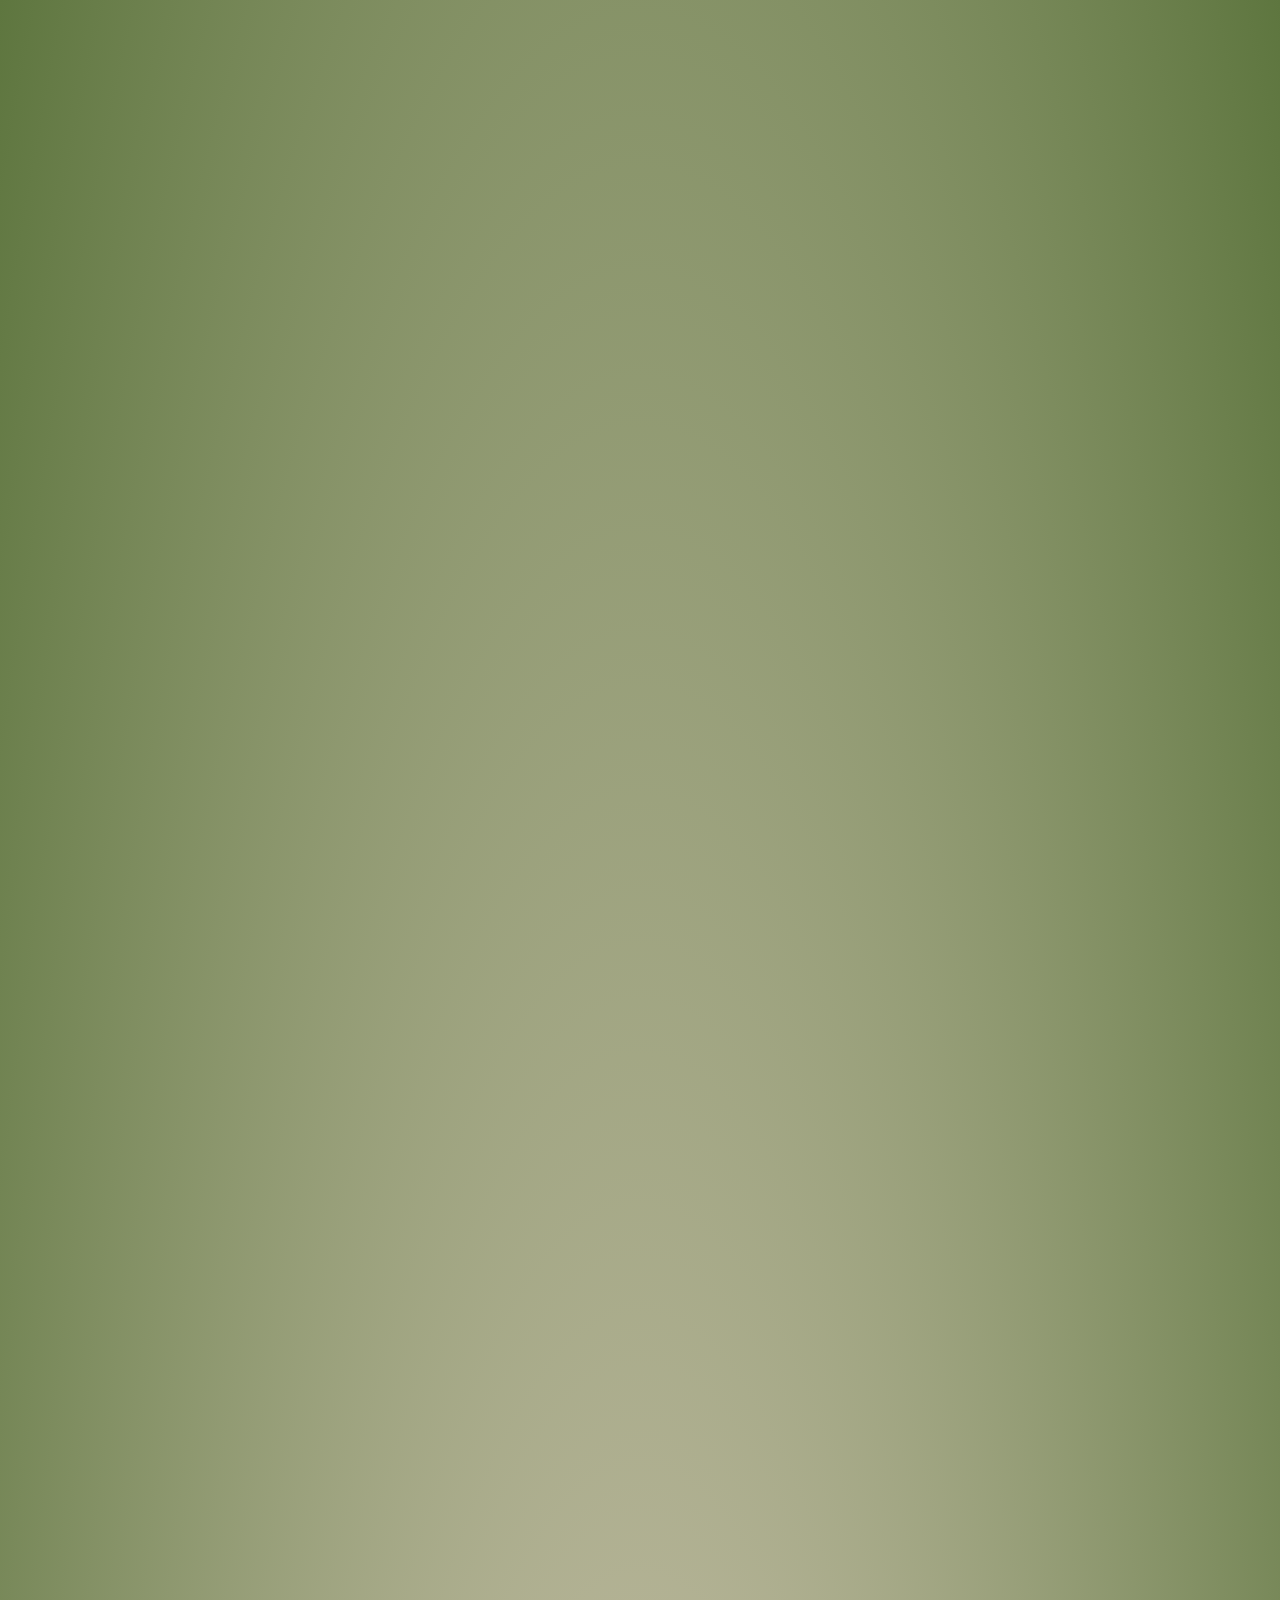
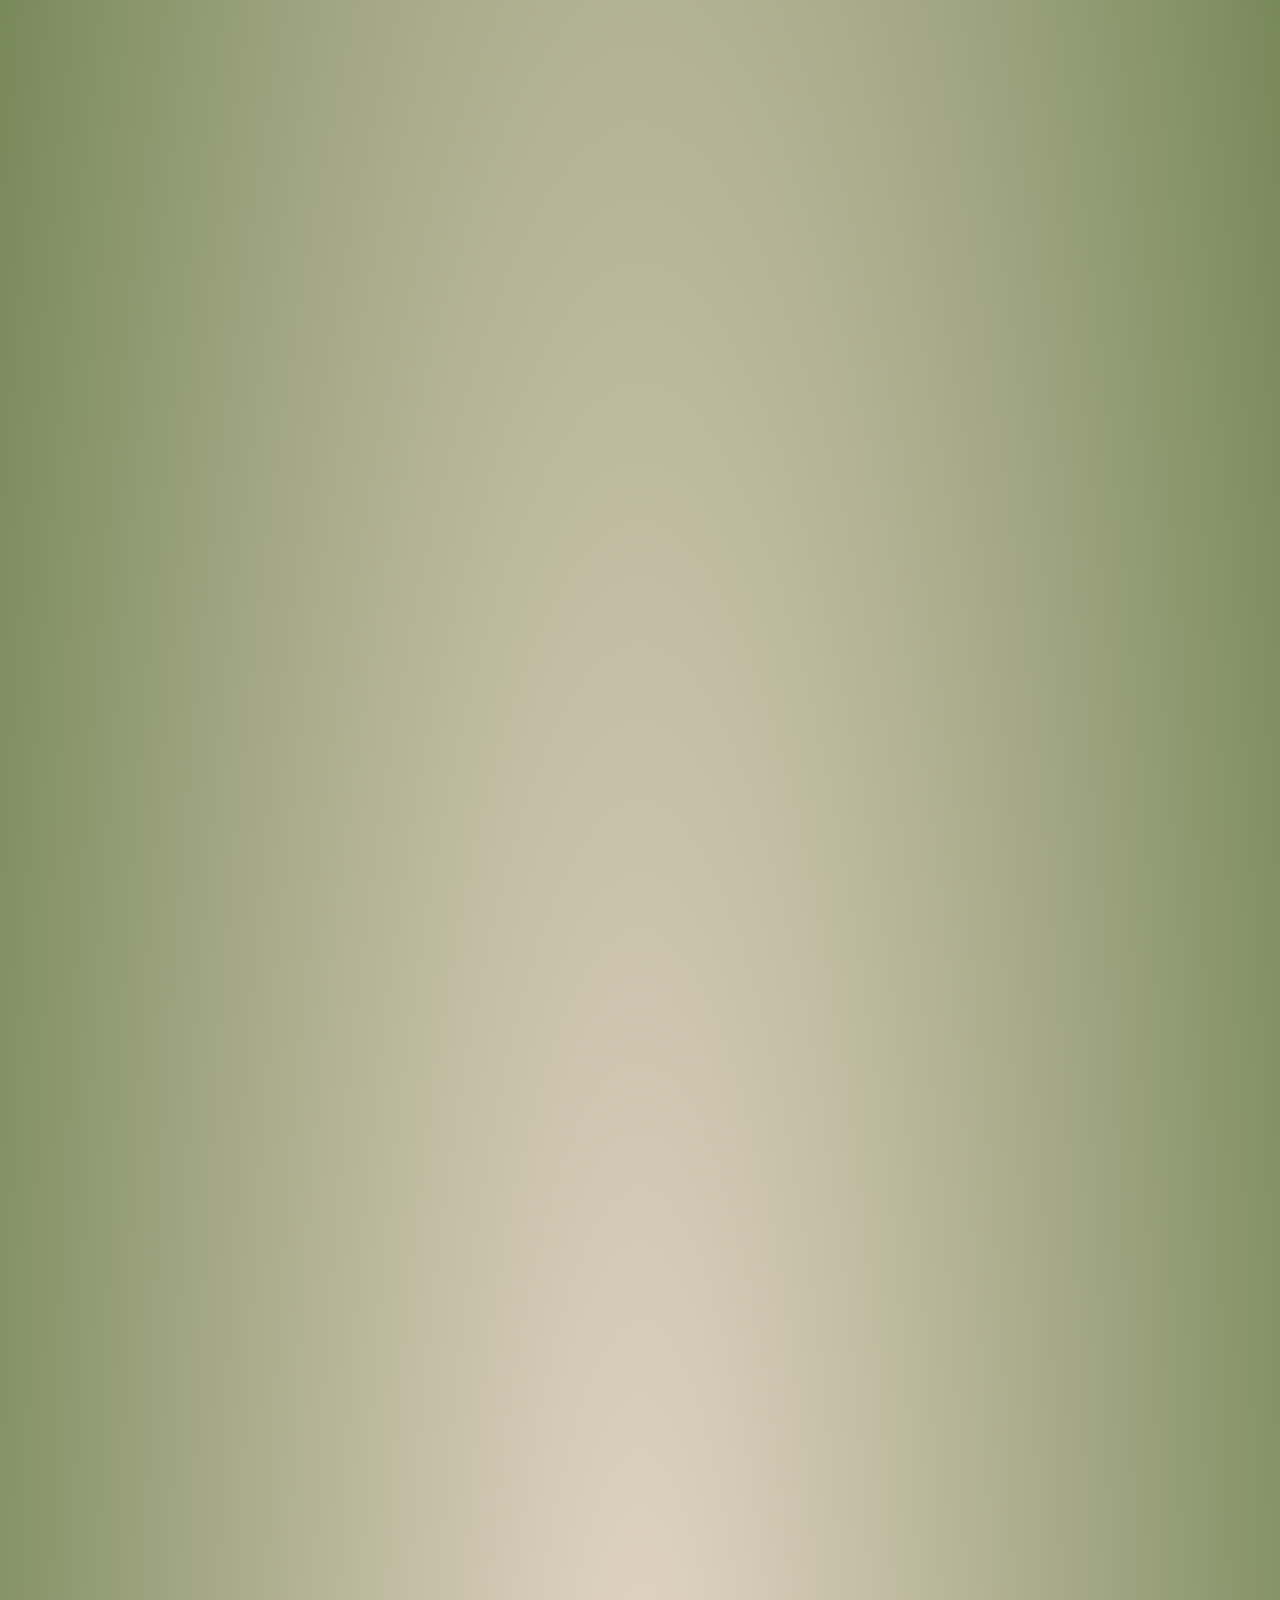
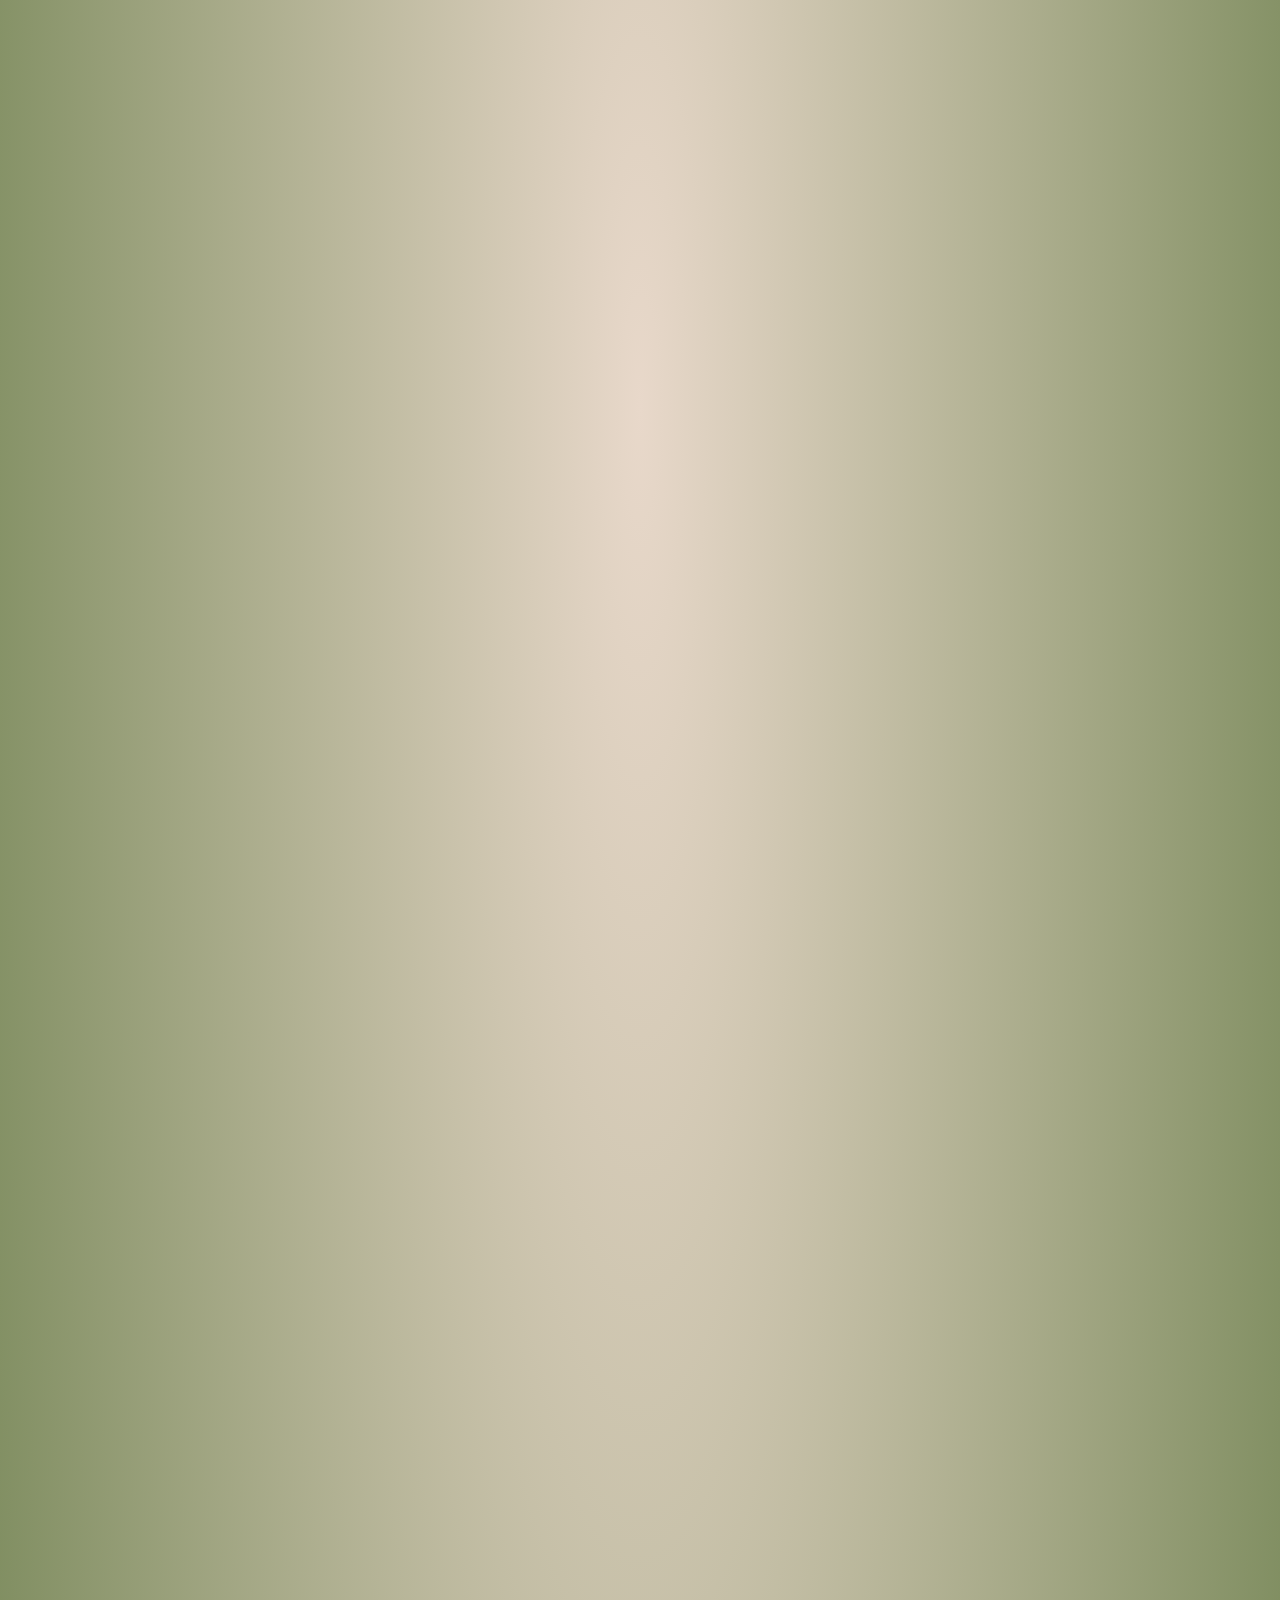
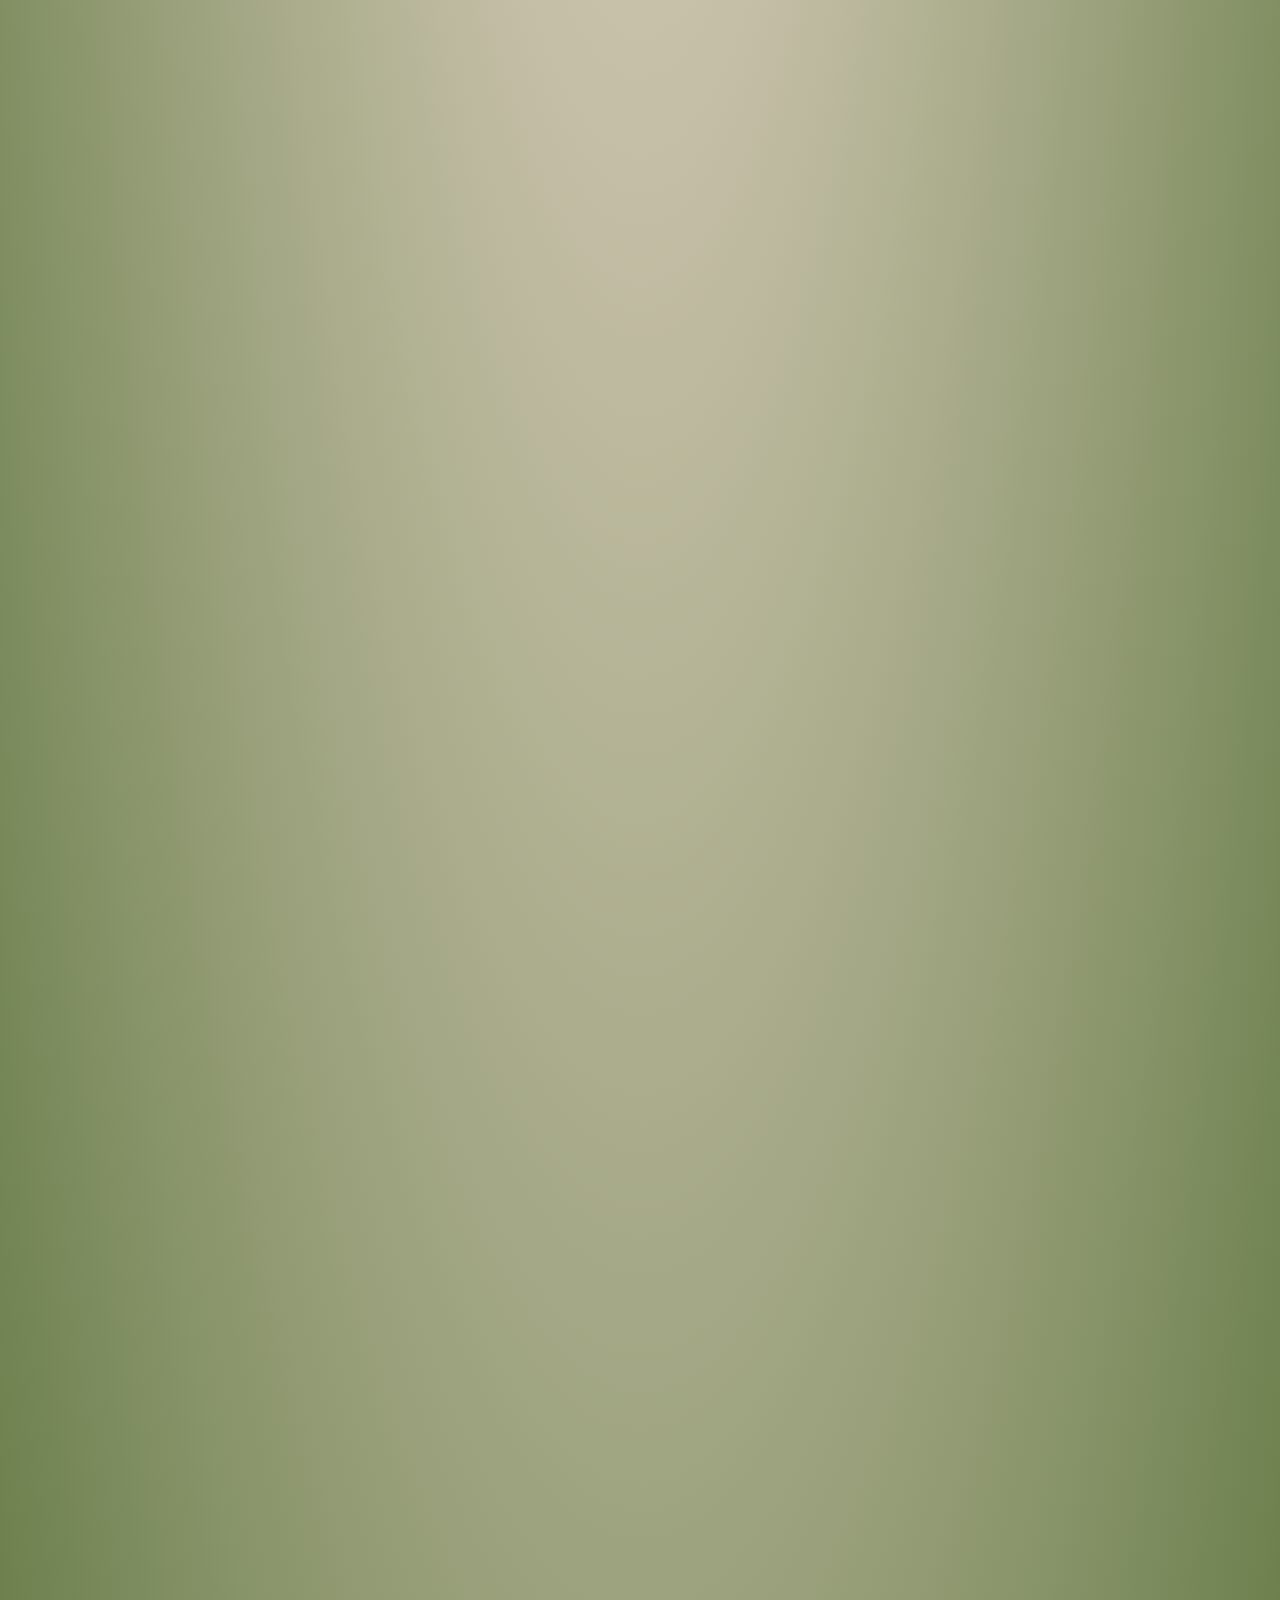
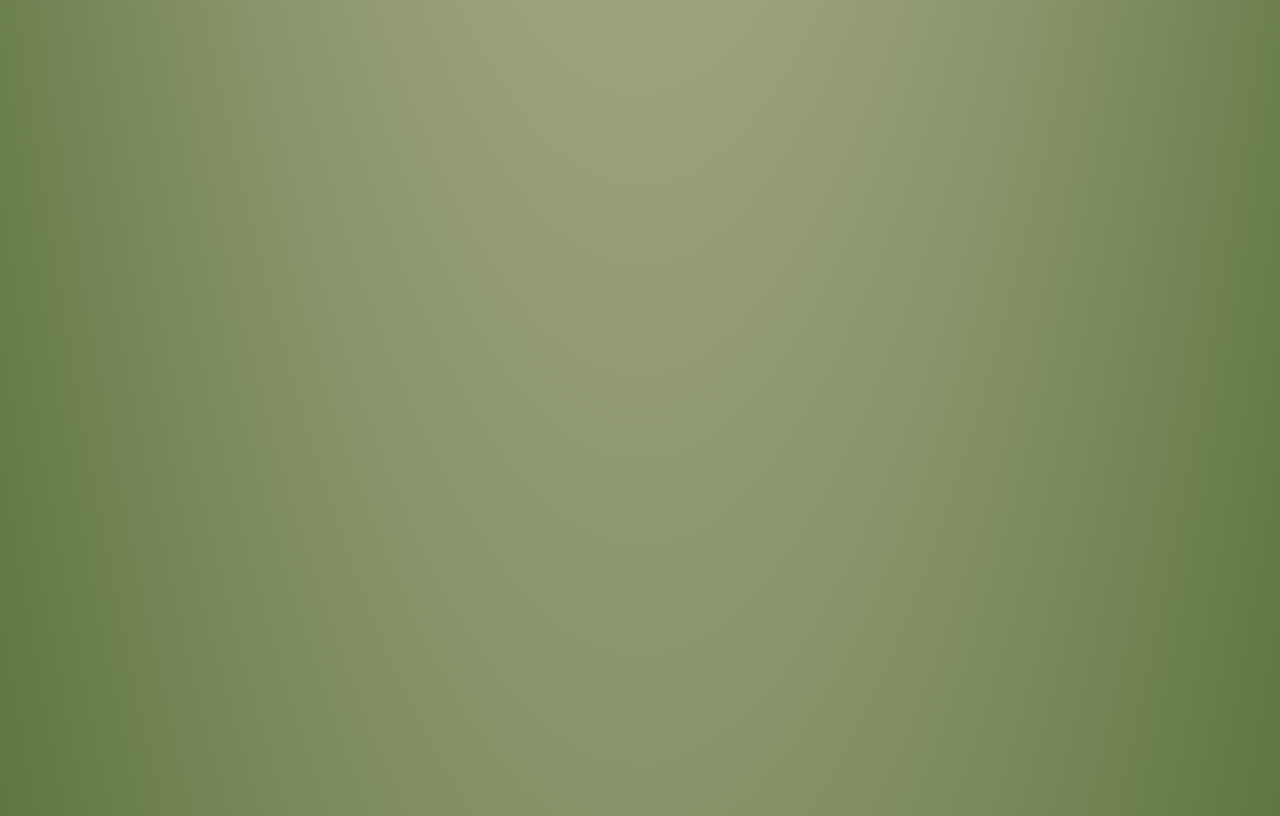
==== commit f4b18ff4: "js stuff + imgs + overall polish" ====
--- a/index.html
+++ b/index.html
@@ -12,18 +12,22 @@
 
 <section id="hero">
 
-<div class="hero-content">
+<div class="hero-title">
+
+    <img src="imgs/new-logo.png" alt="logo" class="logo-img">
+
     <h1>Сила в мені</h1>
 
-    <p class="hero-subtitle">
-            Терапевтична група для жінок 25+
-    </p>
-
-    <p class="hero-description">
-            Простір підтримки, розвитку та внутрішньої опори
-            в часи змін та невизначеності.
-    </p>
 </div>
+
+<p class="hero-subtitle">
+    Терапевтична група для жінок 25+
+</p>
+
+<p class="hero-description">
+    Простір підтримки, розвитку та внутрішньої опори
+    в часи змін та невизначеності.
+</p>
 
     <nav>
     <a href="#actual-about">Про групу</a>
@@ -31,15 +35,6 @@
     <a href="#hosts">Ведучі</a>
     <a href="#registration">Запис</a>
     </nav>
-
-<!-- </section> -->
-    <!-- <h1>Сила в мені</h1> -->
-    <!-- <nav> -->
-    <!-- <p class="hero-subtitle">
-    Терапевтична група для жінок 25+
-    </p> -->
-    <!-- </nav> -->
-<!-- </section> -->
 
 <section id="about-intro">
     <p>
@@ -173,22 +168,85 @@
         </ul>
 
 </section>
-
 <section id="hosts">
     <h2>Ведучі групи</h2>
 
     <div class="hosts-grid">
 
+
+
         <div class="host-card">
-            Сапуцька Уляна Валеріївна — психологиня, сертифікований та акредитований гештальт-терапевт НАГТУ, супервізор у навчанні
+
+                <img src="imgs/goobers/1.png" alt="logo" class="pfp-img">
+
+                    <div class="host-info">
+
+                        <div class="host-header">
+
+                            <h3>Сапуцька Уляна</h3>
+
+                            <a
+                                href="https://gestalt.org.ua/author/saputska_uliana (https://gestalt.org.ua/author/saputska_uliana/)"
+                                target="_blank"
+                                class="host-link"
+                                title="Перейти на сторінку"
+                            >
+                                <img
+                                    src="imgs/arrow-up-right-svgrepo-com (3).svg"
+                                    alt="Website"
+                                >
+                            </a>
+
+                        </div>
+
+                        <p>
+                            психологиня, сертифікований та
+                            акредитований гештальт-терапевт НАГТУ,
+                            супервізор у навчанні
+                        </p>
+
+                    </div>
+
         </div>
 
         <div class="host-card">
-            Кобрин Леся — ведуча груп, психологиня, акредитована гештальт-терапевтка, супервізор у навчанні
+
+                <img src="imgs/goobers/2.png" alt="logo" class="pfp-img">
+
+                    <div class="host-info">
+
+                        <div class="host-header">
+
+                            <h3>Кобрин Леся</h3>
+
+                            <a
+                                href="https://t.me/LESIAKOBRYN"
+                                target="_blank"
+                                class="host-link"
+                                title="Перейти на сторінку"
+                            >
+                                <img
+                                    src="imgs/arrow-up-right-svgrepo-com (3).svg"
+                                    alt="Website"
+                                >
+                            </a>
+
+                        </div>
+
+                        <p>
+                            ведуча груп, психологиня, 
+                            акредитована гештальт-терапевтка, 
+                            супервізор у навчанні
+                        </p>
+
+                    </div>
+
         </div>
 
     </div>
 </section>
+
+
 
 <section id="registration">
     <h2>Як потрапити до групи</h2>
--- a/css/style.css
+++ b/css/style.css
@@ -4,6 +4,21 @@
     box-sizing: border-box;
 }
 
+.fade-in {
+    opacity: 0;
+
+    transform: translateY(40px);
+
+    transition:
+        opacity 0.8s ease,
+        transform 0.8s ease;
+}
+
+.fade-in.show {
+    opacity: 1;
+
+    transform: translateY(0);
+}
 
 html,
 body {
@@ -20,8 +35,22 @@
     /* background: linear-gradient(#5e763f, #e8d8ca); */
     /* background: radial-gradient(#5e763f, #e8d8ca); */
     background: radial-gradient(#e8d8ca, #5e763f);
+    /* background-image: url("/imgs/gradient-4th.png");
+  
+    background-position: center;
+  
+    background-repeat: no-repeat;
+  
+    background-size: cover; */
     /* background: radial-gradient(#e8d8ca, #5e763f, #202b12); */
     color: #202b12;
+}
+
+.logo-img {
+    width: 150px;
+    height: auto;
+
+    display: block;
 }
 
 nav {
@@ -65,6 +94,11 @@
     width: auto;
 }
 
+/* nav a.active {
+    background: #5e763f;
+    color: white;
+} */
+
 nav a:hover {
     background:#5e763f;
     border-radius: 999px;
@@ -85,9 +119,18 @@
     margin-bottom: 3rem;
 }
 
+.hero-title {
+    display: flex;
+
+    align-items: center;
+    justify-content: left;
+
+    gap: 10rem;
+    padding-bottom: 1rem;
+}
+
 #hero h1 {
     font-size: 4rem;
-    margin-bottom: 1rem;
     color: #202b12;
     font-family: "Oswald", sans-serif;
 }
@@ -287,6 +330,65 @@
     transform: translateY(-5px);
 }
 
+.host-header {
+
+    display: flex;
+
+    justify-content: space-between;
+
+    align-items: center;
+
+    margin-bottom: 1rem;
+
+    gap: 1rem;
+}
+
+.host-link {
+
+    display: flex;
+
+    justify-content: center;
+
+    align-items: center;
+
+    width: 48px;
+
+    height: 48px;
+
+    background: #5e763f;
+
+    border-radius: 12px;
+
+    transition: .2s;
+
+    flex-shrink: 0;
+}
+
+.host-link:hover {
+
+    background: #202b12;
+
+    transform: scale(1.05);
+}
+
+.host-header h3 {
+
+    margin: 0;
+
+    color: #5e763f;
+
+    font-family: "Oswald", sans-serif;
+}
+
+.host-link img {
+
+    width: 24px;
+
+    height: 24px;
+
+    object-fit: contain;
+}
+
 .hosts-grid {
     display: grid;
 
@@ -297,14 +399,77 @@
 }
 
 .host-card {
-    background:white;
-
-    padding:0.8rem;
-    border-radius:24px;
+
+    display: flex;
+
+    align-items: center;
+
+    gap: 1.5rem;
+
+    background: white;
+
+    padding: 1rem;
+
+    border-radius: 24px;
+
     font-size: 1.2rem;
 
-    text-align:center;
-}
+    text-align: left;
+}
+
+.host-info {
+
+    flex: 1;
+}
+
+.host-header {
+
+    display: flex;
+
+    justify-content: space-between;
+
+    align-items: center;
+
+    margin-bottom: .75rem;
+}
+
+.pfp-img {
+
+    width: 200px;
+    height: 200px;
+
+    flex-shrink: 0;
+
+    object-fit: cover;
+
+    border-radius: 20px;
+
+    border: 5px solid white;
+
+    box-shadow:
+        0 0 0 4px #5e763f,
+        0 6px 50px rgba(0,0,0,.15);
+}
+
+/* 
+.pfp-img {
+    width: 200px;
+    height: 200px;
+
+    object-fit: cover;
+
+    border-radius: 20px;
+
+    border: 5px solid #ffffff;
+
+    box-shadow:
+        0 0 0 4px #5e763f,
+        0 6px 50px rgba(0,0,0,.15);
+
+    display: block;
+
+    margin: 0 auto 1rem auto;
+} */
 
 .register-btn {
     display: inline-block;
@@ -352,6 +517,19 @@
 
 .call-btn:hover {
     background: #202b12;
+}
+
+.register-btn,
+.call-btn {
+    transition:
+        transform .2s,
+        background-color .2s;
+}
+
+.register-btn:hover,
+.call-btn:hover {
+
+    transform: translateY(-3px);
 }
 
 .button-container {
@@ -634,8 +812,22 @@
 
 @media (max-width:768px) {
 
+    /* body {
+    font-family: "Roboto", sans-serif;
+    line-height: 1.7;
+
+    background-image: url("/imgs/gradient-4th.png");
+  
+    background-position: center;
+  
+    background-repeat: no-repeat;
+  
+    background-size: cover;
+    } */
+
     nav {
         display:grid;
+        font-family: "Oswald", sans-serif;
         grid-template-columns:1fr 1fr;
         gap:.5rem;
         width:90%;
@@ -656,6 +848,26 @@
 
     .hosts-grid {
         grid-template-columns:1fr;
+    }
+
+    .host-card {
+
+        flex-direction: column;
+
+        text-align: center;
+    }
+
+    .host-header {
+
+        flex-direction: column;
+
+        gap: .5rem;
+    }
+
+    .pfp-img {
+
+        width: 150px;
+        height: 150px;
     }
 
     #benefits ul,
@@ -682,6 +894,12 @@
         padding:2rem 1rem;
     }
 
+    .hero-title {
+        flex-direction: column;
+        gap: 0rem;
+        padding-bottom: 0rem;
+    }
+
     #hero h1 {
         font-size:2.5rem;
     }
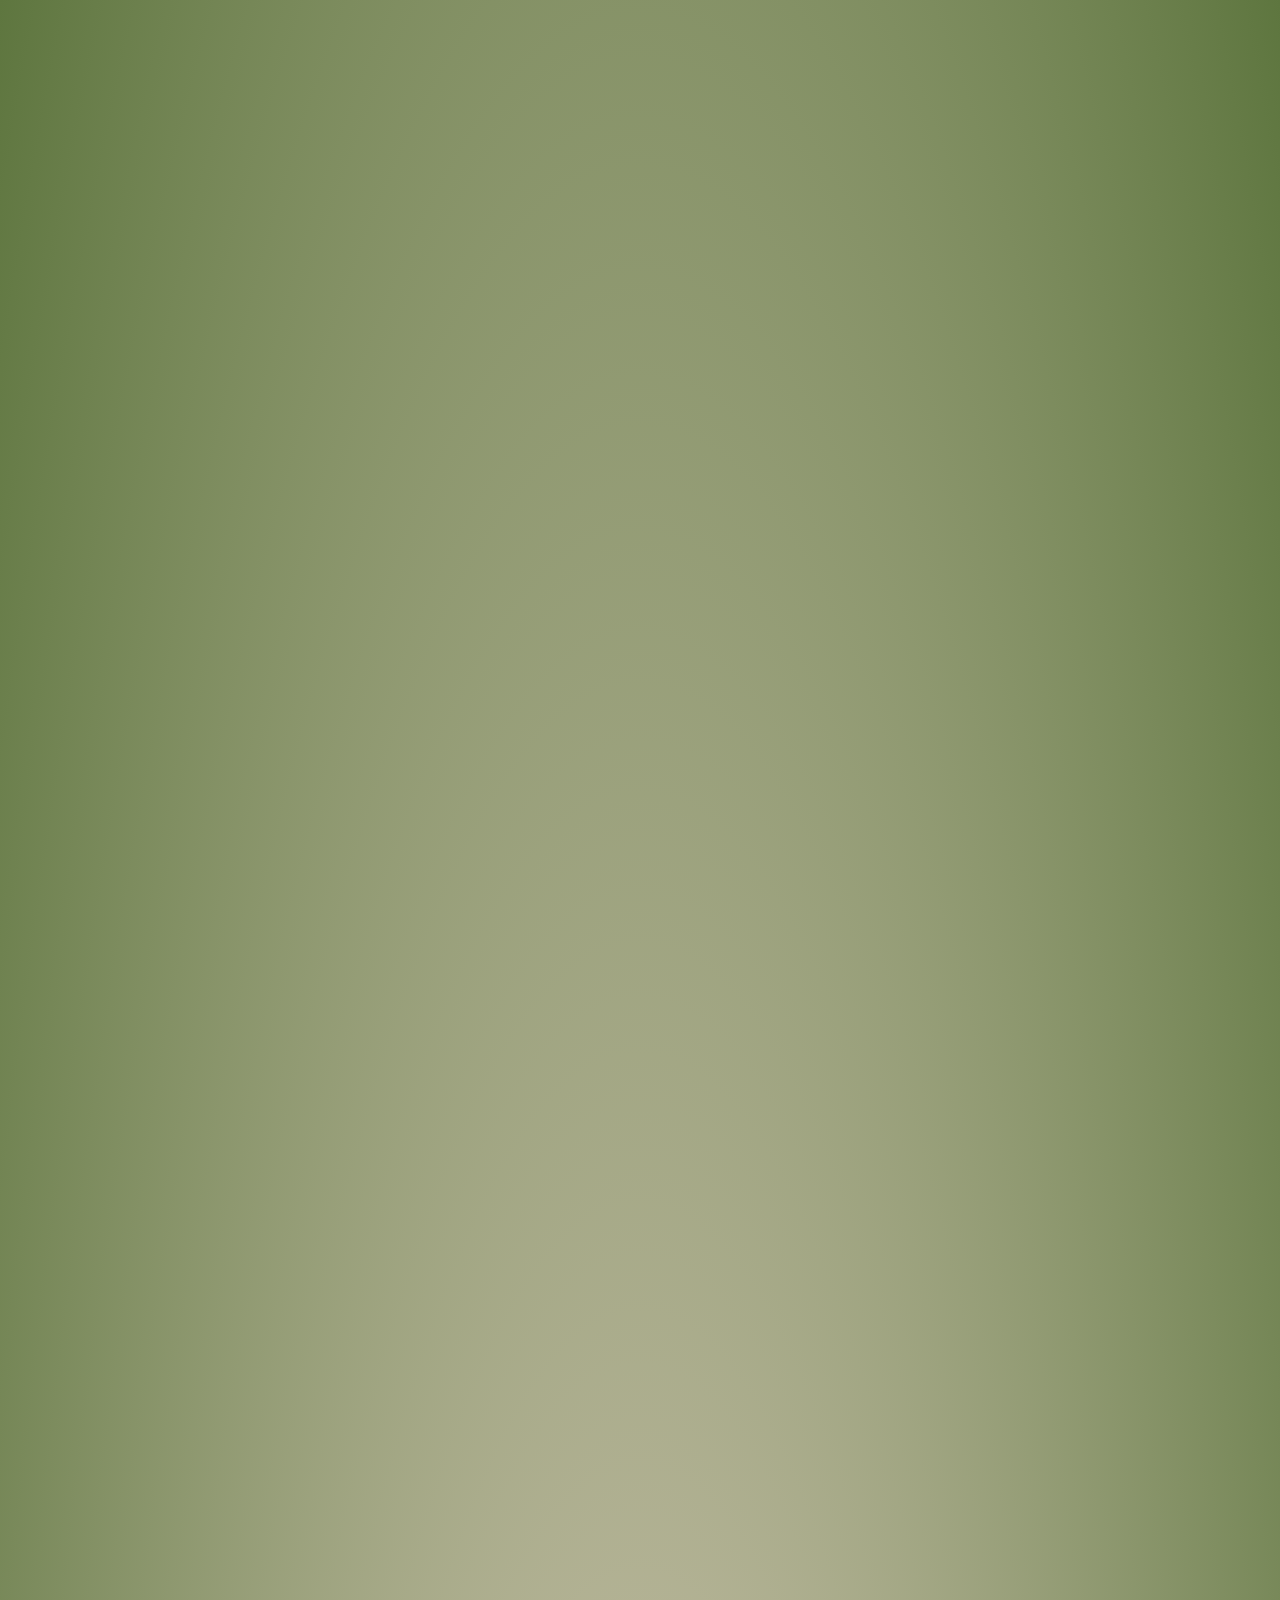
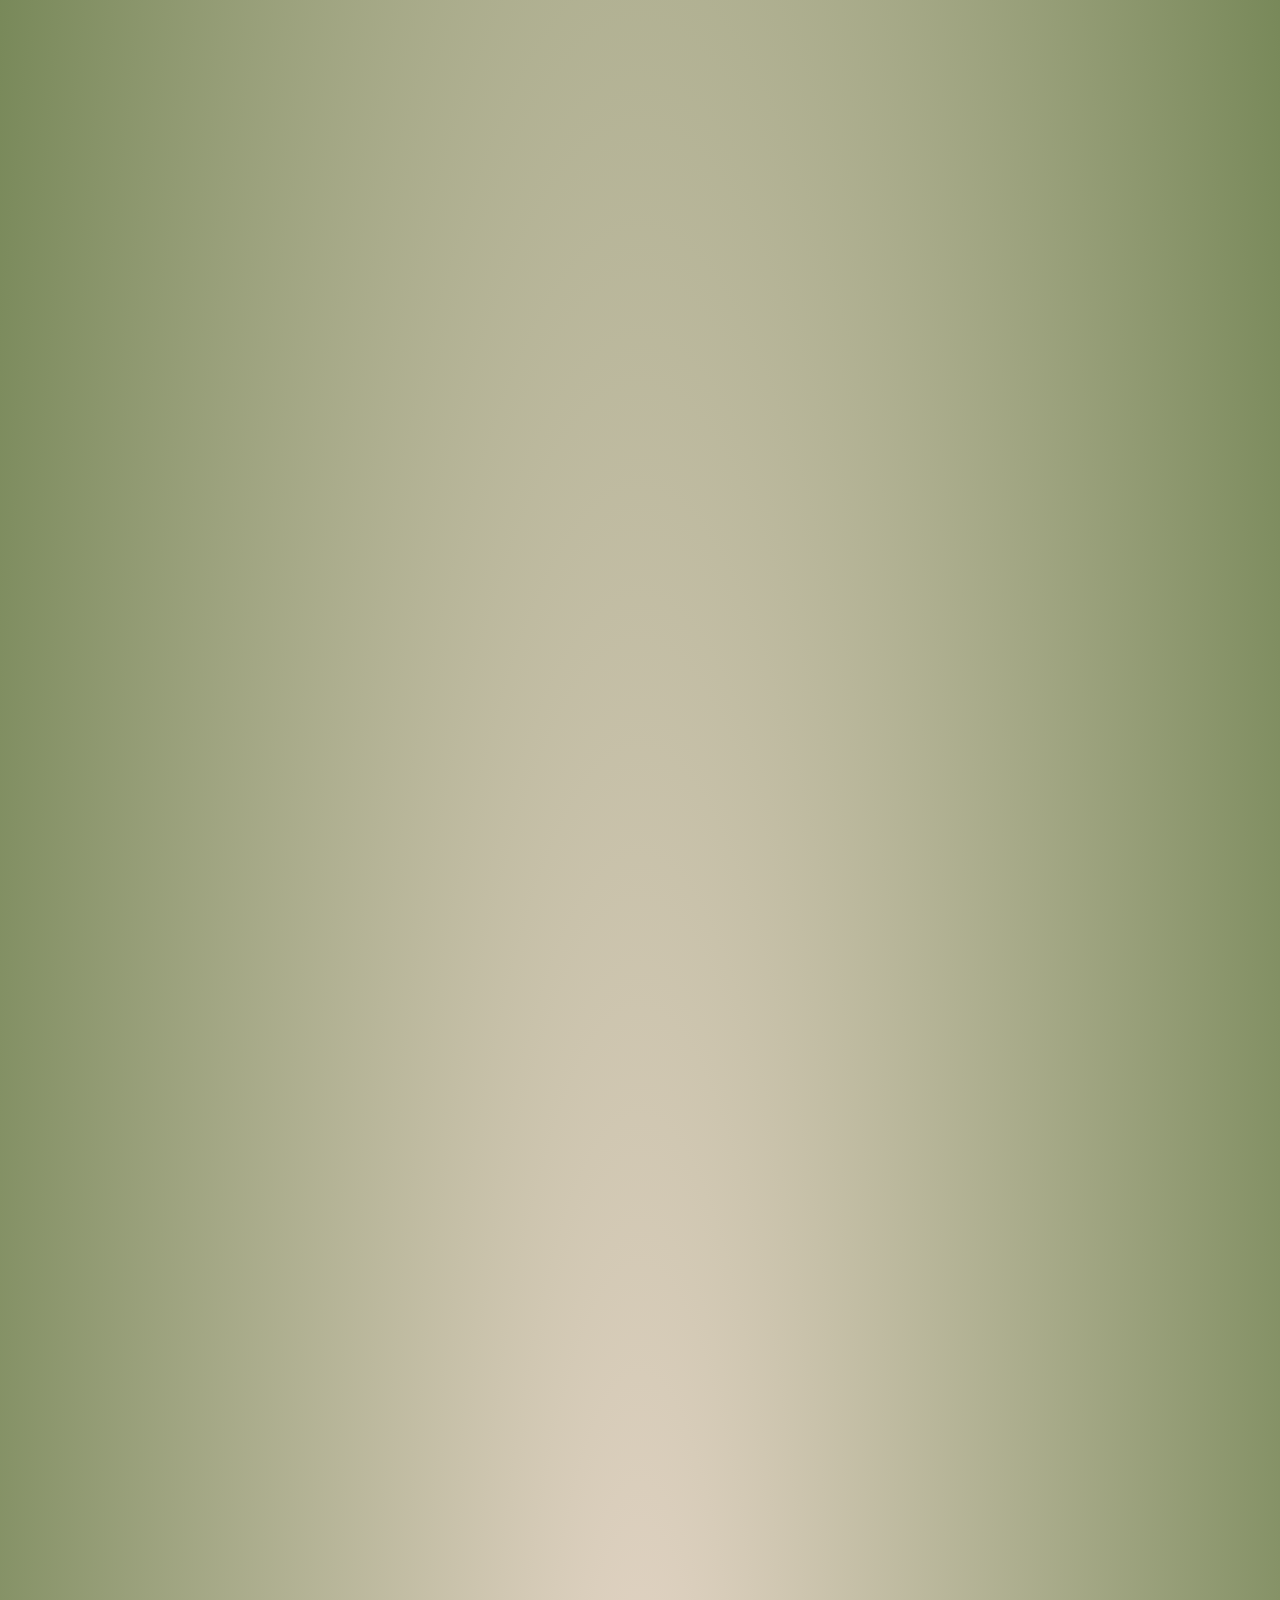
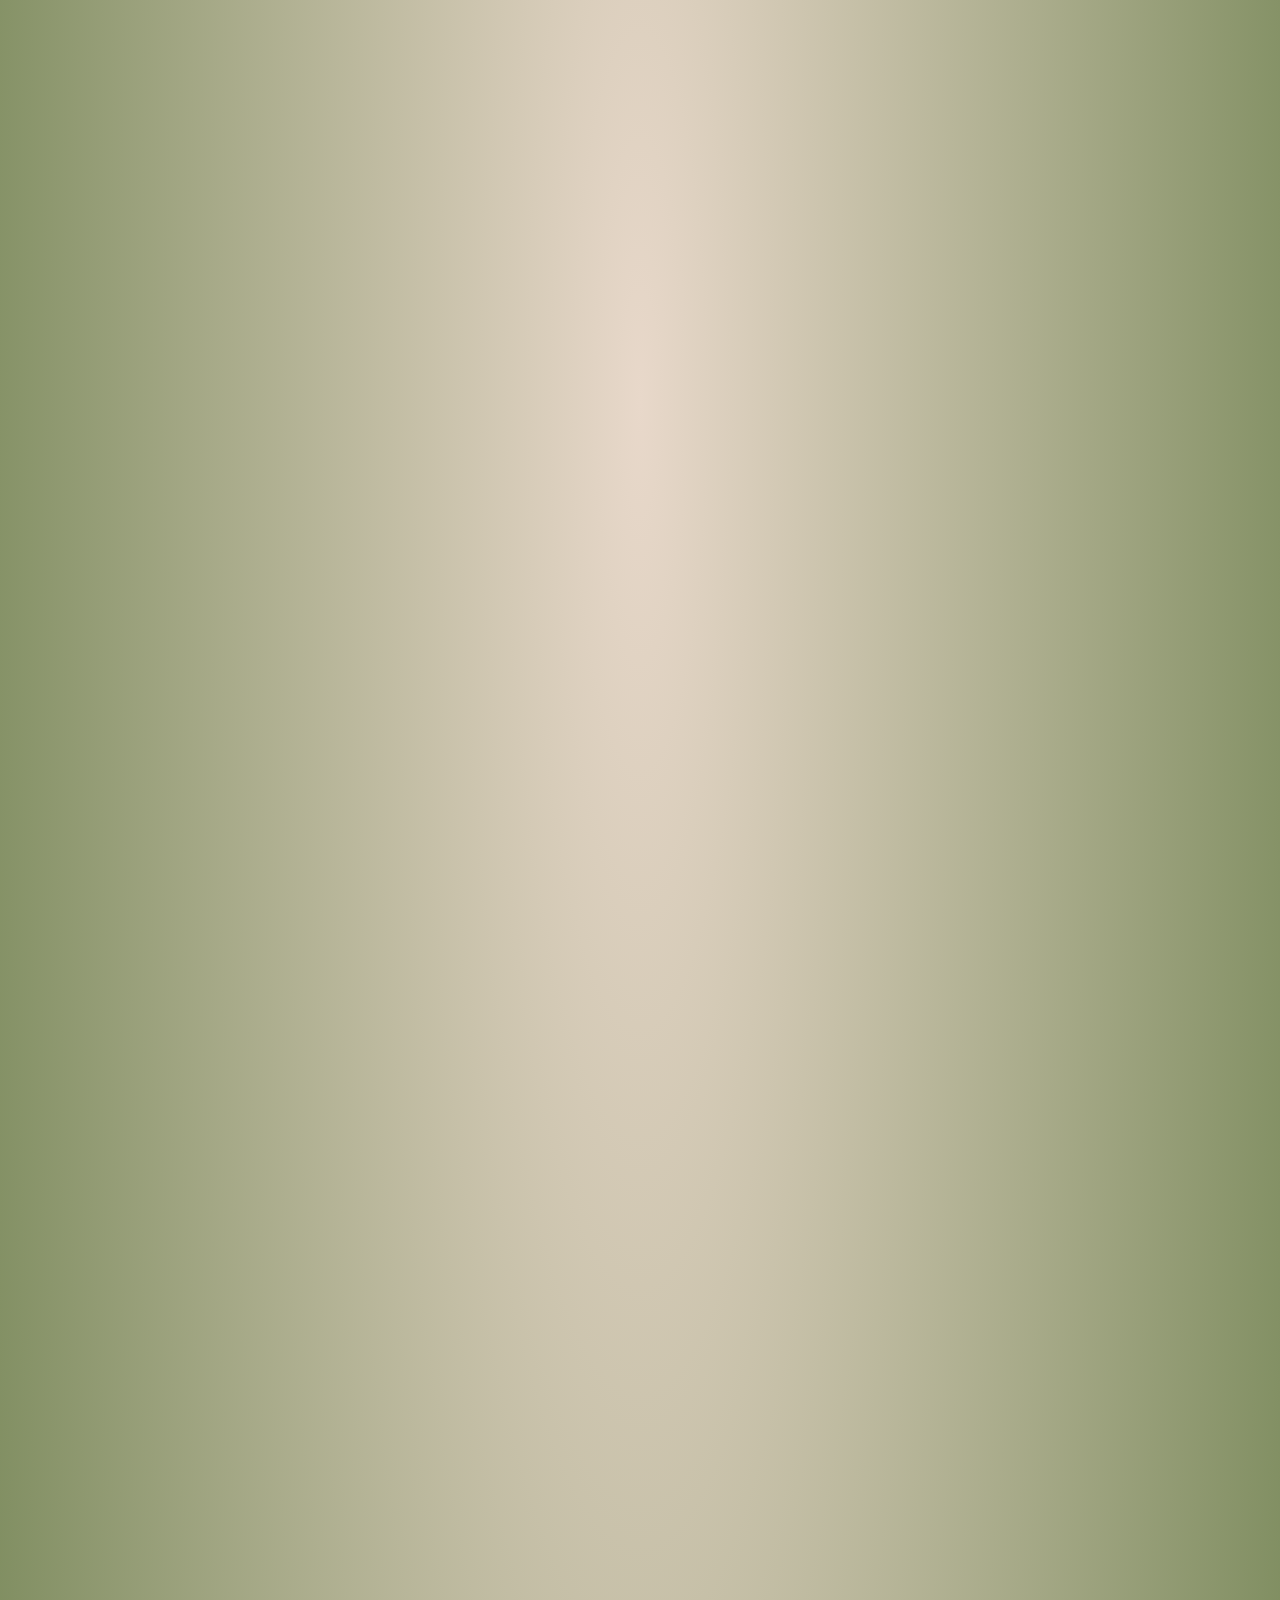
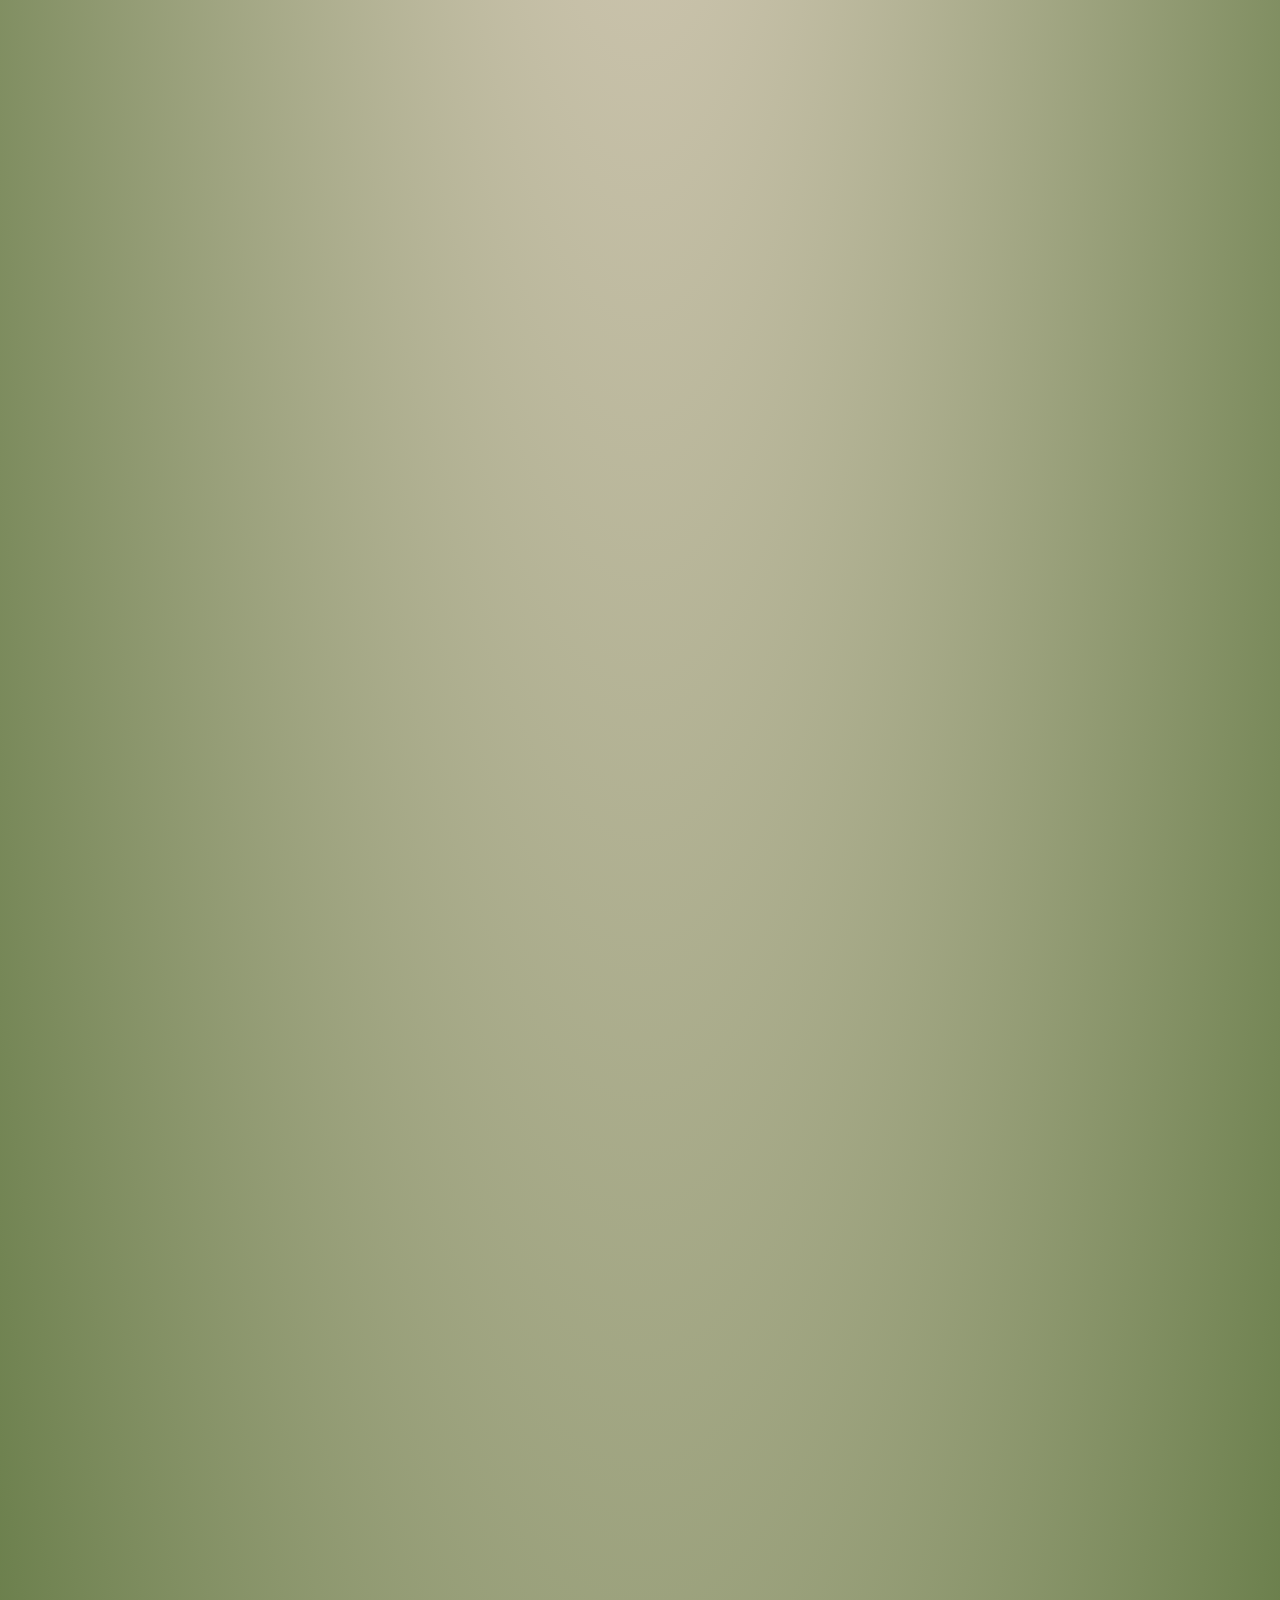
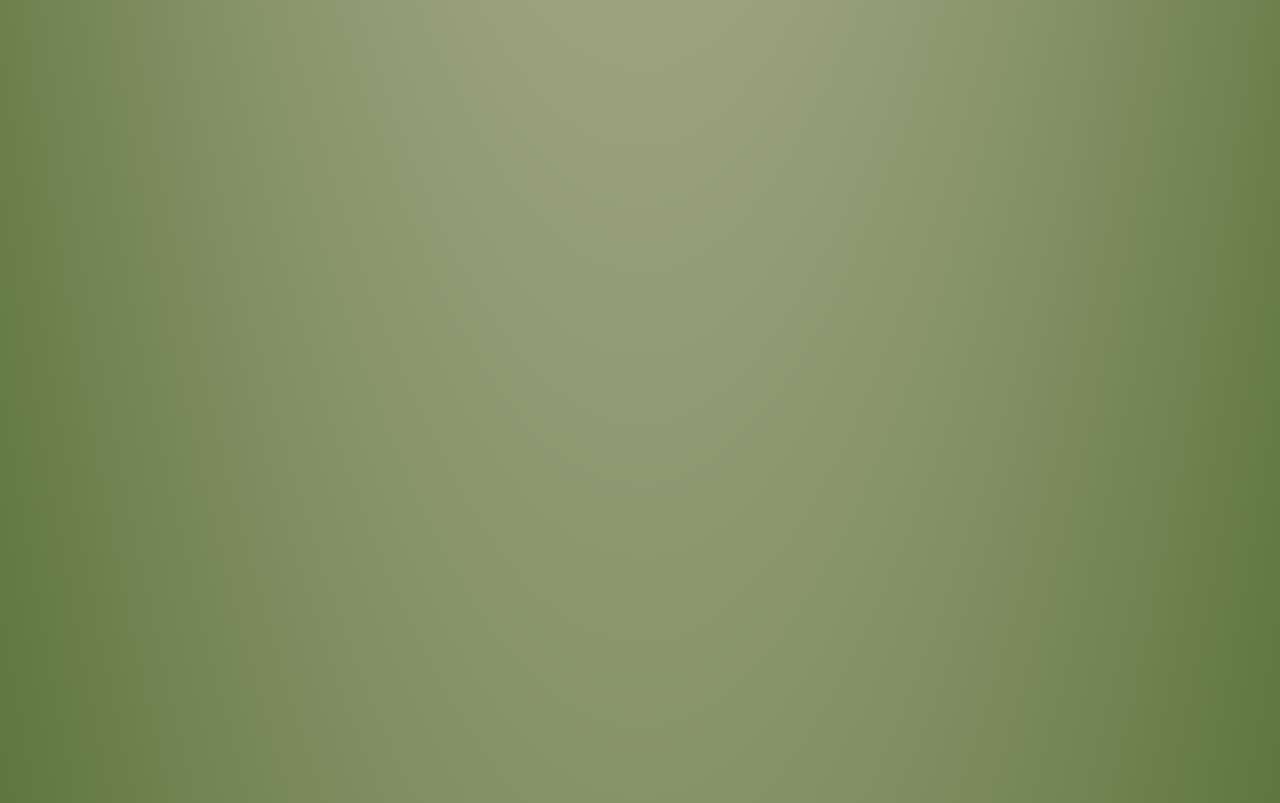
==== commit a9981bb4: "Done" ====
--- a/index.html
+++ b/index.html
@@ -186,7 +186,7 @@
                             <h3>Сапуцька Уляна</h3>
 
                             <a
-                                href="https://gestalt.org.ua/author/saputska_uliana (https://gestalt.org.ua/author/saputska_uliana/)"
+                                href="https://gestalt.org.ua/author/saputska_uliana/"
                                 target="_blank"
                                 class="host-link"
                                 title="Перейти на сторінку"
@@ -246,8 +246,6 @@
     </div>
 </section>
 
-
-
 <section id="registration">
     <h2>Як потрапити до групи</h2>
         <p1>
--- a/css/style.css
+++ b/css/style.css
@@ -13,6 +13,16 @@
         opacity 0.8s ease,
         transform 0.8s ease;
 }
+
+/* .fade-in {
+    opacity: 1;
+
+    transform: translateY(0);
+
+    transition:
+        opacity 0.8s ease,
+        transform 0.8s ease;
+} */
 
 .fade-in.show {
     opacity: 1;
@@ -438,6 +448,8 @@
     width: 200px;
     height: 200px;
 
+    transition: transform .3s ease;
+
     flex-shrink: 0;
 
     object-fit: cover;
@@ -449,6 +461,10 @@
     box-shadow:
         0 0 0 4px #5e763f,
         0 6px 50px rgba(0,0,0,.15);
+}
+
+.host-card:hover .pfp-img {
+    transform: scale(1.03);
 }
 
 /* 
@@ -592,7 +608,7 @@
 .social-btn {
     display: inline-block;
 
-    padding: .6rem 1.2rem;
+    padding: .2rem 1rem;
 
     background: rgba(255,255,255,.1);
 
@@ -825,6 +841,12 @@
     background-size: cover;
     } */
 
+    .fade-in,
+    .fade-in.show {
+        opacity: 1;
+        transform: none;
+    }
+
     nav {
         display:grid;
         font-family: "Oswald", sans-serif;
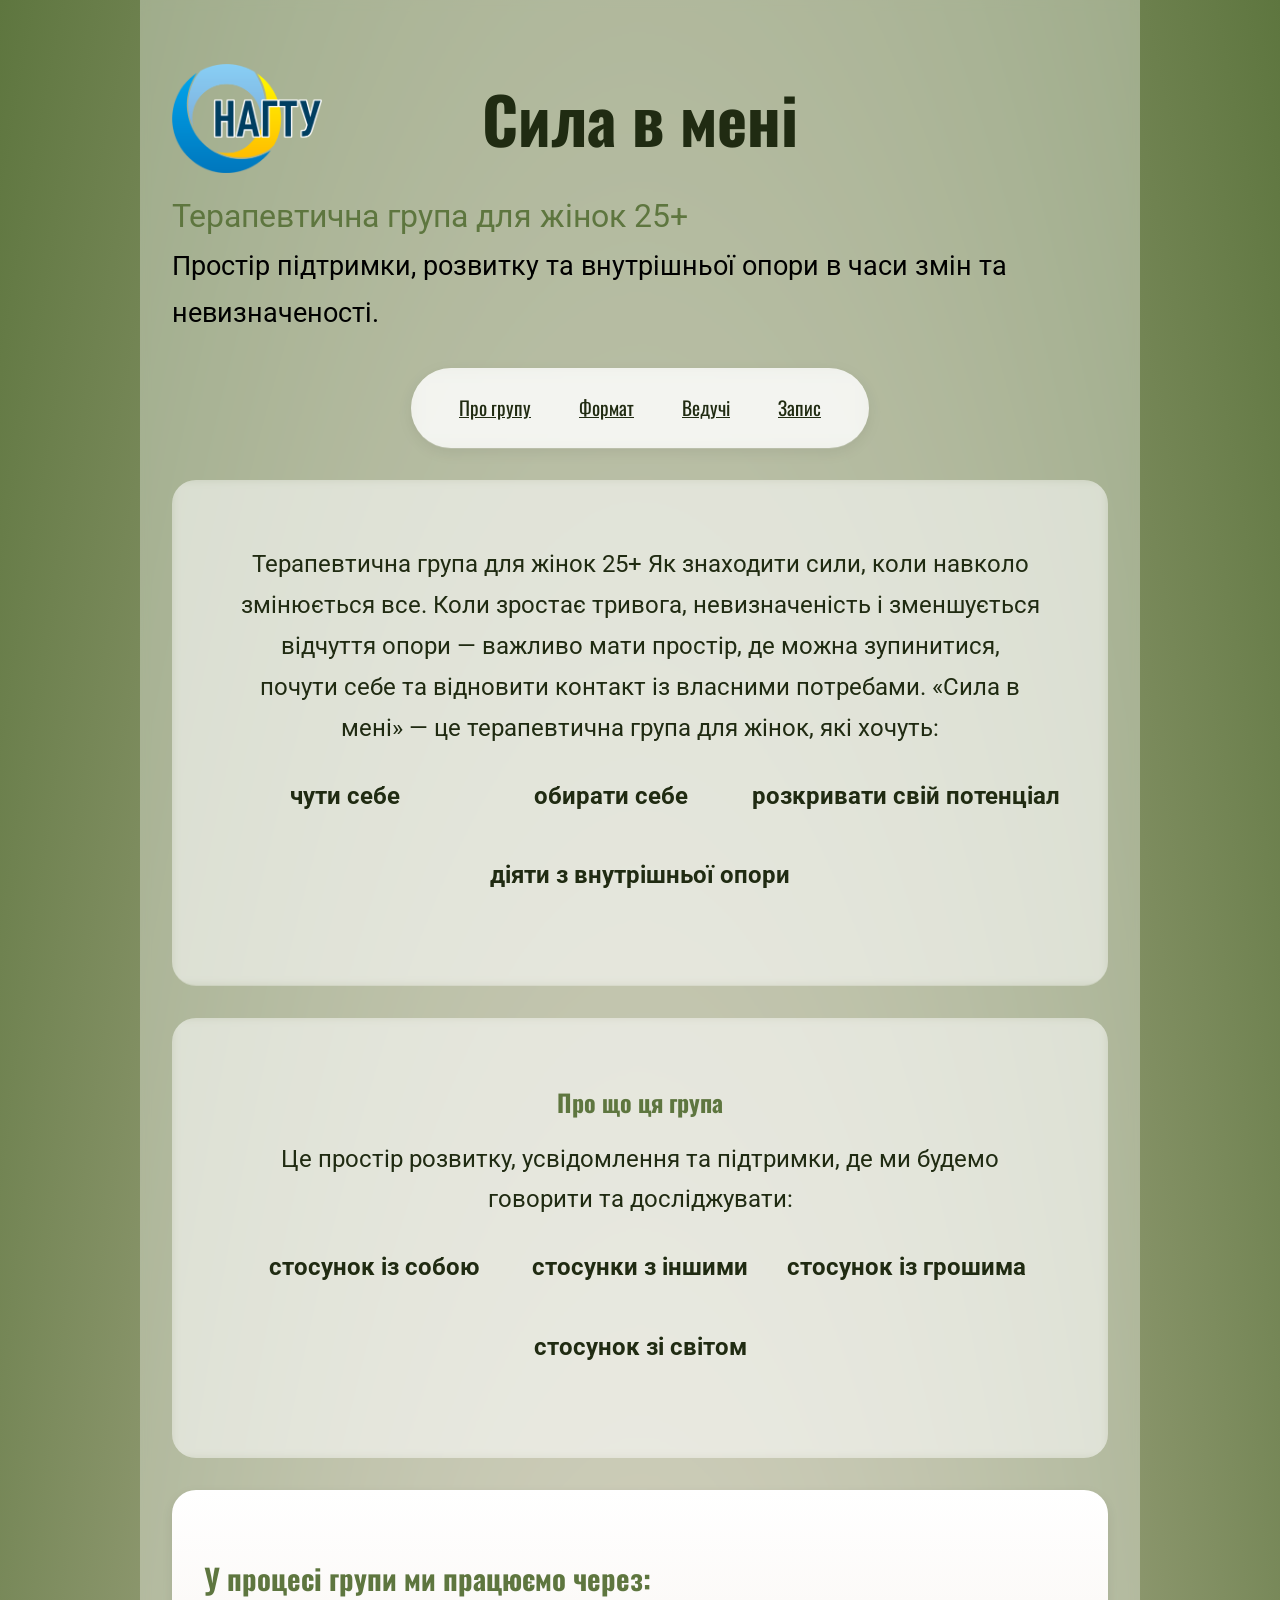
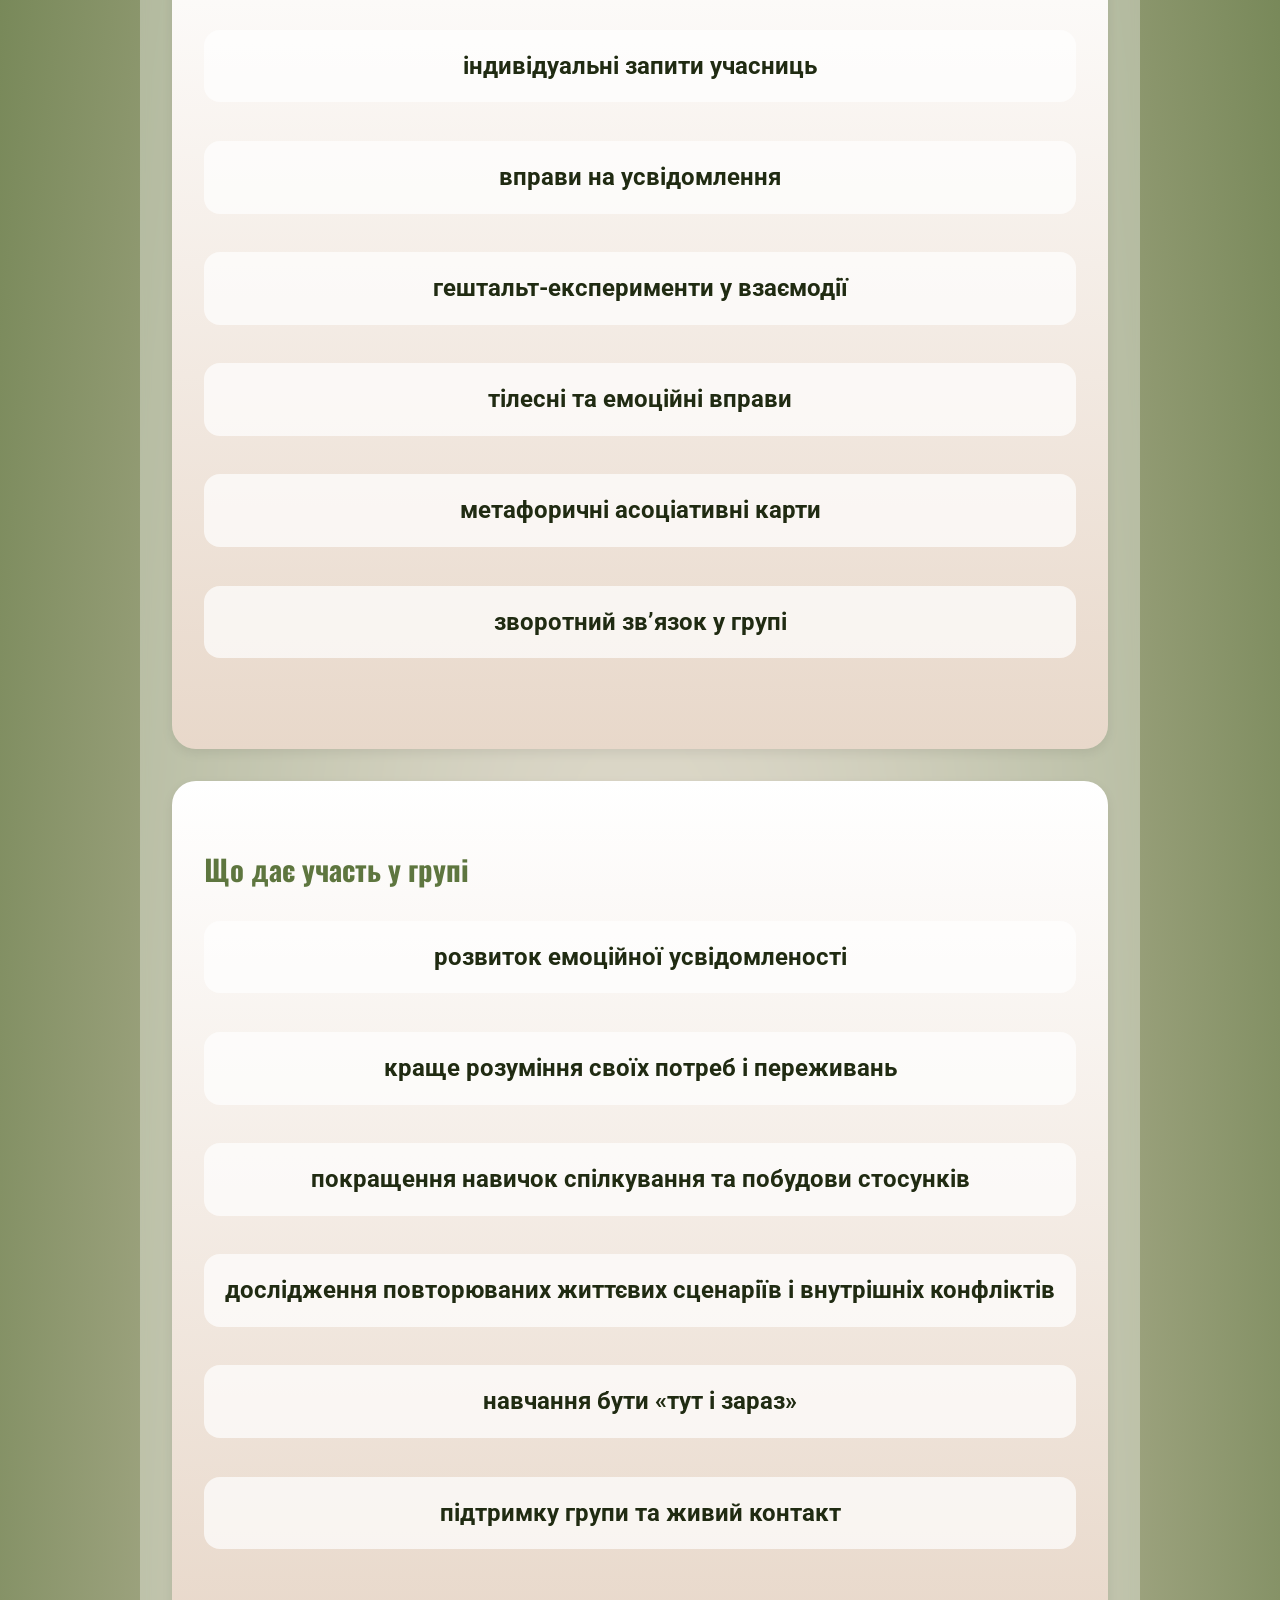
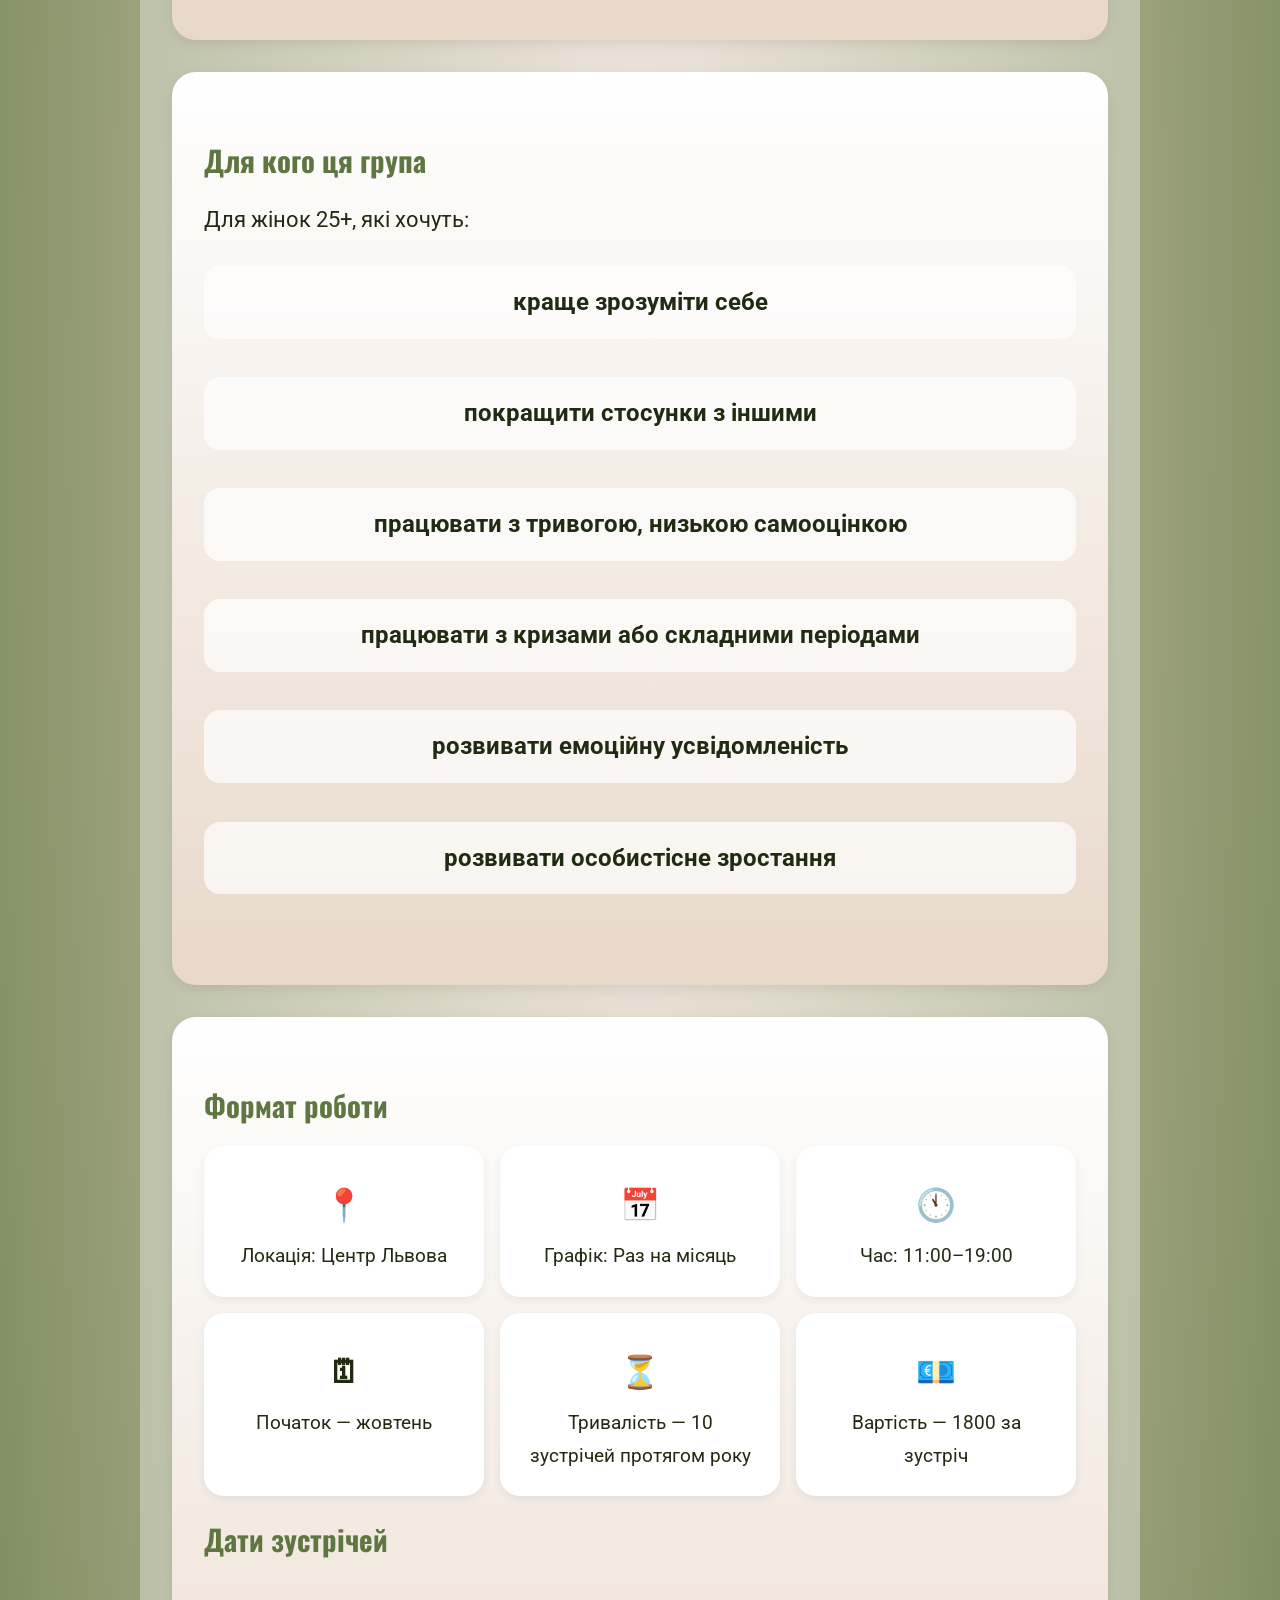
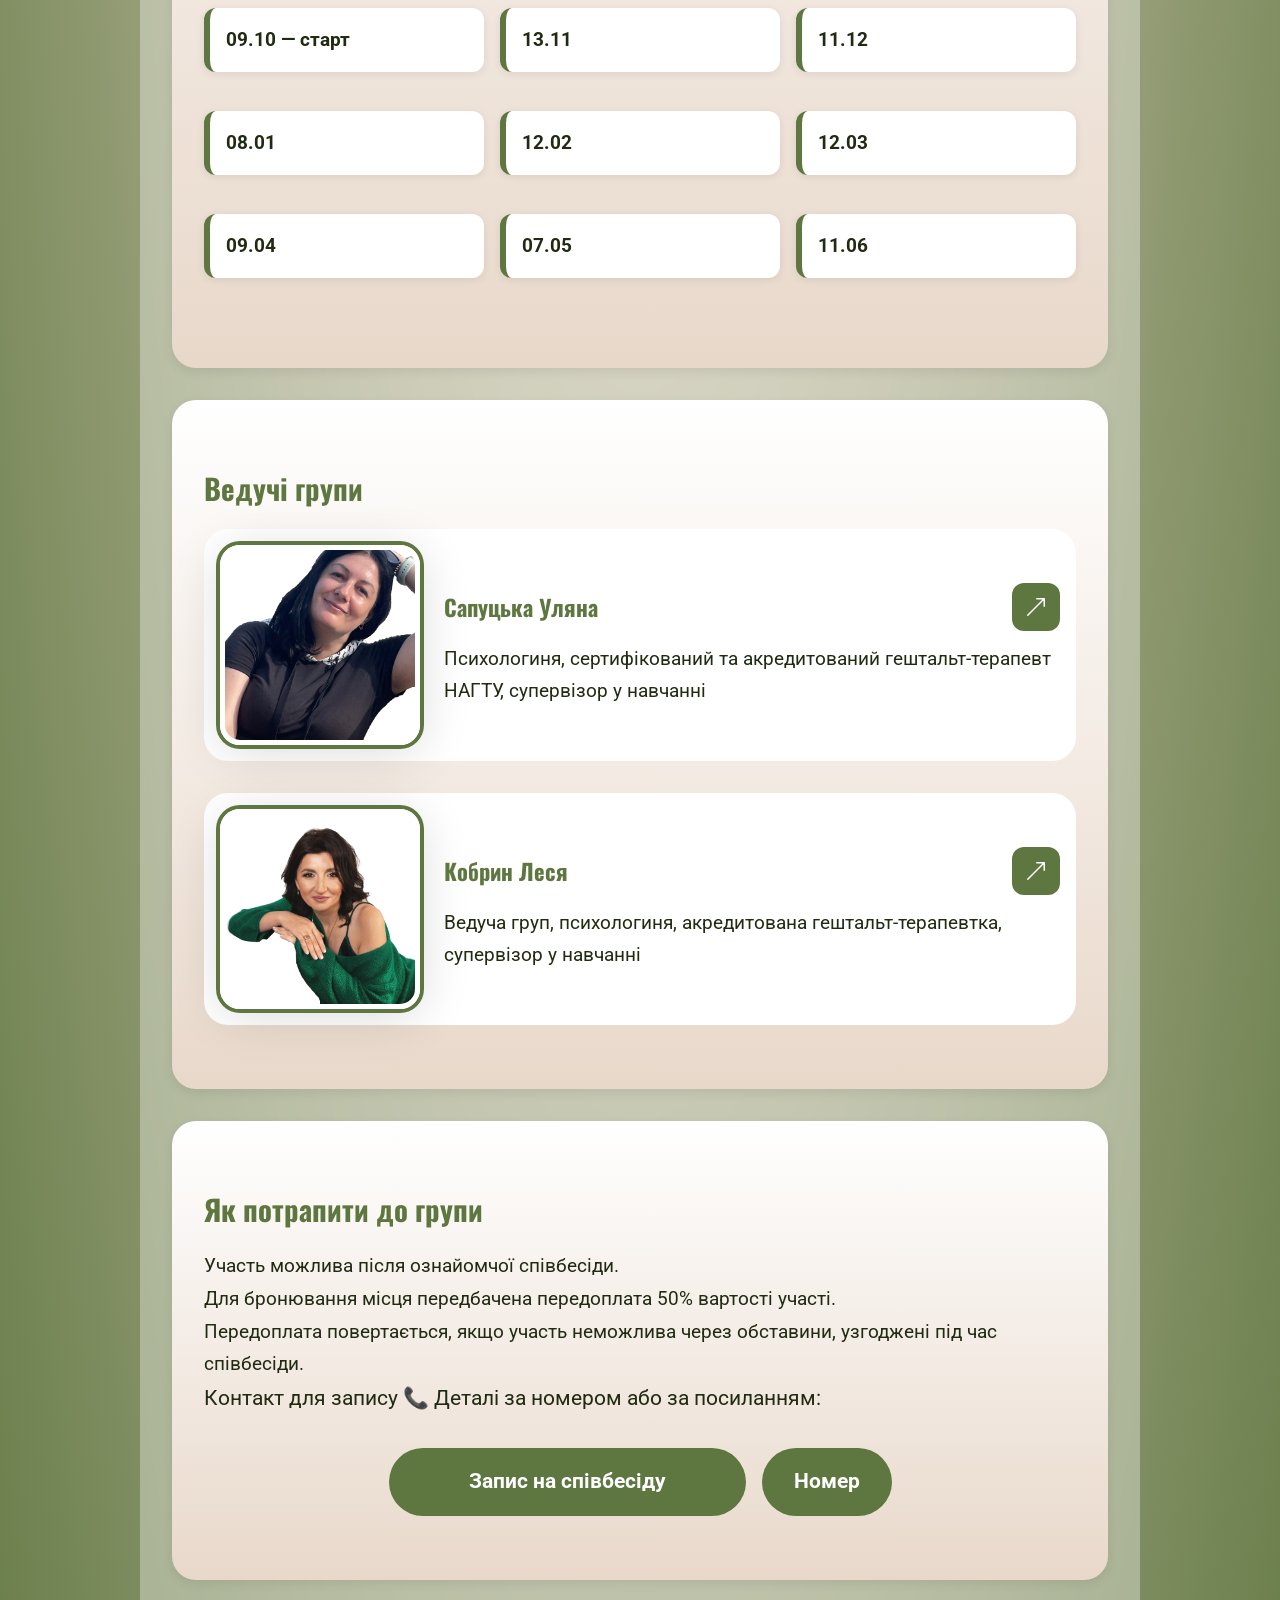
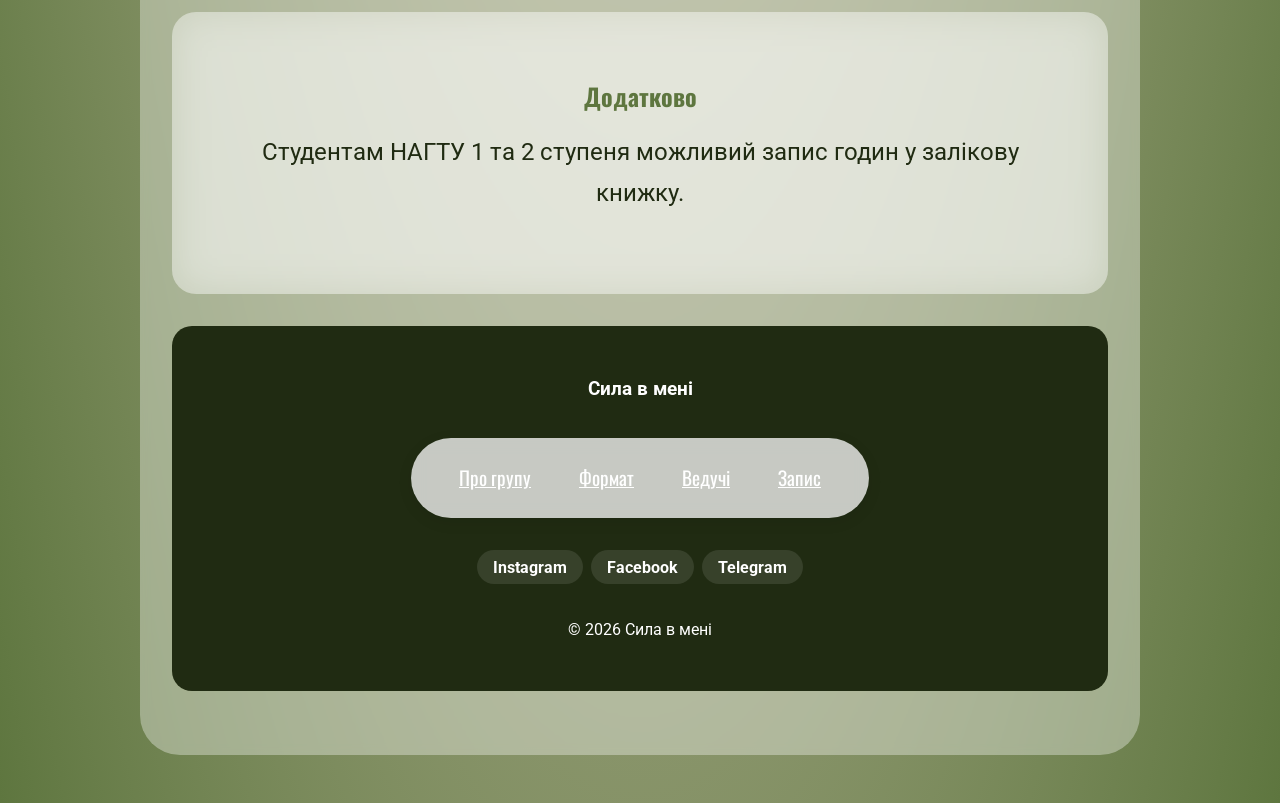
==== commit 09530a17: "fixedl animation + fonts hopefully?[mobile]" ====
--- a/index.html
+++ b/index.html
@@ -200,7 +200,7 @@
                         </div>
 
                         <p>
-                            психологиня, сертифікований та
+                            Психологиня, сертифікований та
                             акредитований гештальт-терапевт НАГТУ,
                             супервізор у навчанні
                         </p>
@@ -234,7 +234,7 @@
                         </div>
 
                         <p>
-                            ведуча груп, психологиня, 
+                            Ведуча груп, психологиня, 
                             акредитована гештальт-терапевтка, 
                             супервізор у навчанні
                         </p>
--- a/css/style.css
+++ b/css/style.css
@@ -1,3 +1,6 @@
+@import url('https://fonts.googleapis.com/css2?family=Oswald&family=Roboto&display=swap');
+
+
 * {
     margin: 0;
     padding: 0;
@@ -261,6 +264,7 @@
     font-size: 1.5rem;
 
     padding:1rem;
+    font-weight: bold;
 
     border-radius:16px;
 }
@@ -273,7 +277,8 @@
 section li {
     margin-bottom:.7rem;
     font-size: 1.2rem;
-    margin-top: .7rem
+    margin-top: .7rem;
+    font-weight: bold;
 }
 
 .format-grid {
@@ -330,6 +335,7 @@
     border-left: 6px solid #5e763f;
 
     border-radius: 12px;
+    font-weight: bold;
 
     box-shadow: 0 2px 8px rgba(0,0,0,0.08);
 
@@ -841,11 +847,11 @@
     background-size: cover;
     } */
 
-    .fade-in,
+    /* .fade-in,
     .fade-in.show {
         opacity: 1;
         transform: none;
-    }
+    } */
 
     nav {
         display:grid;
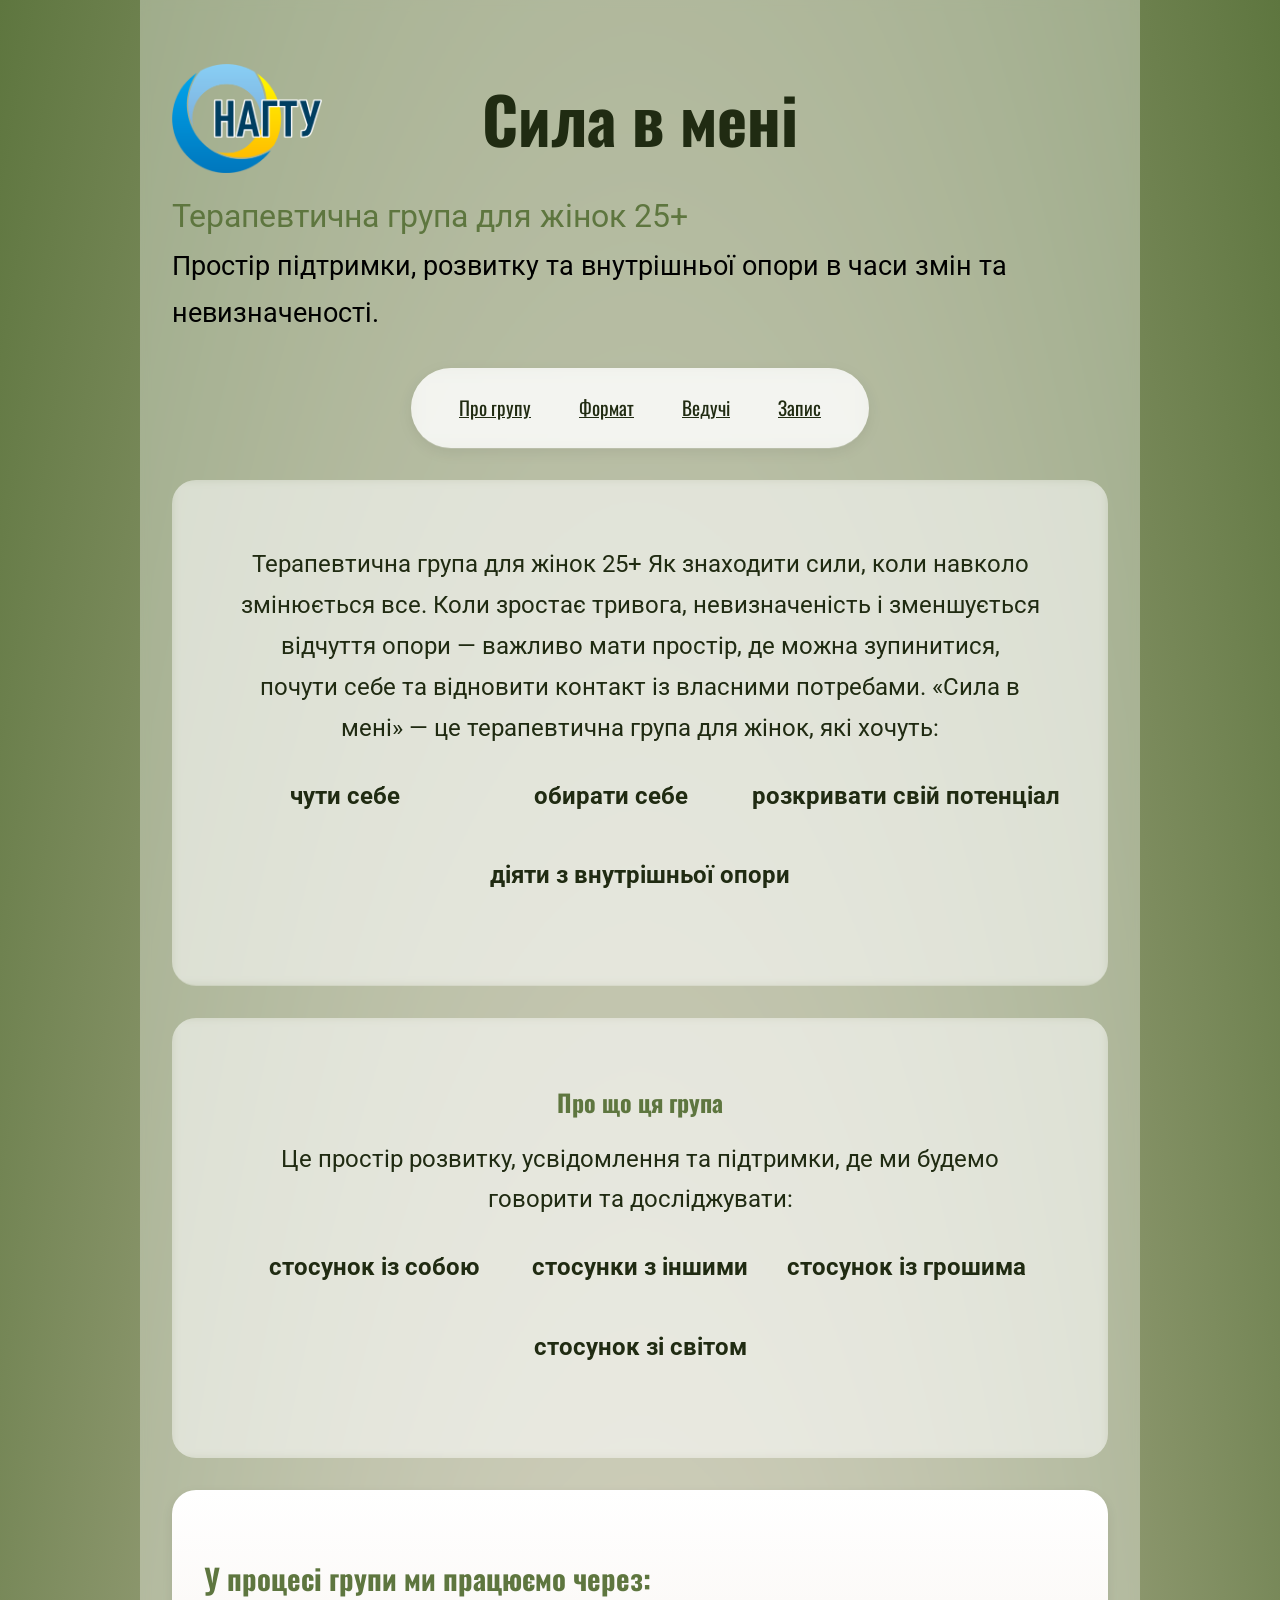
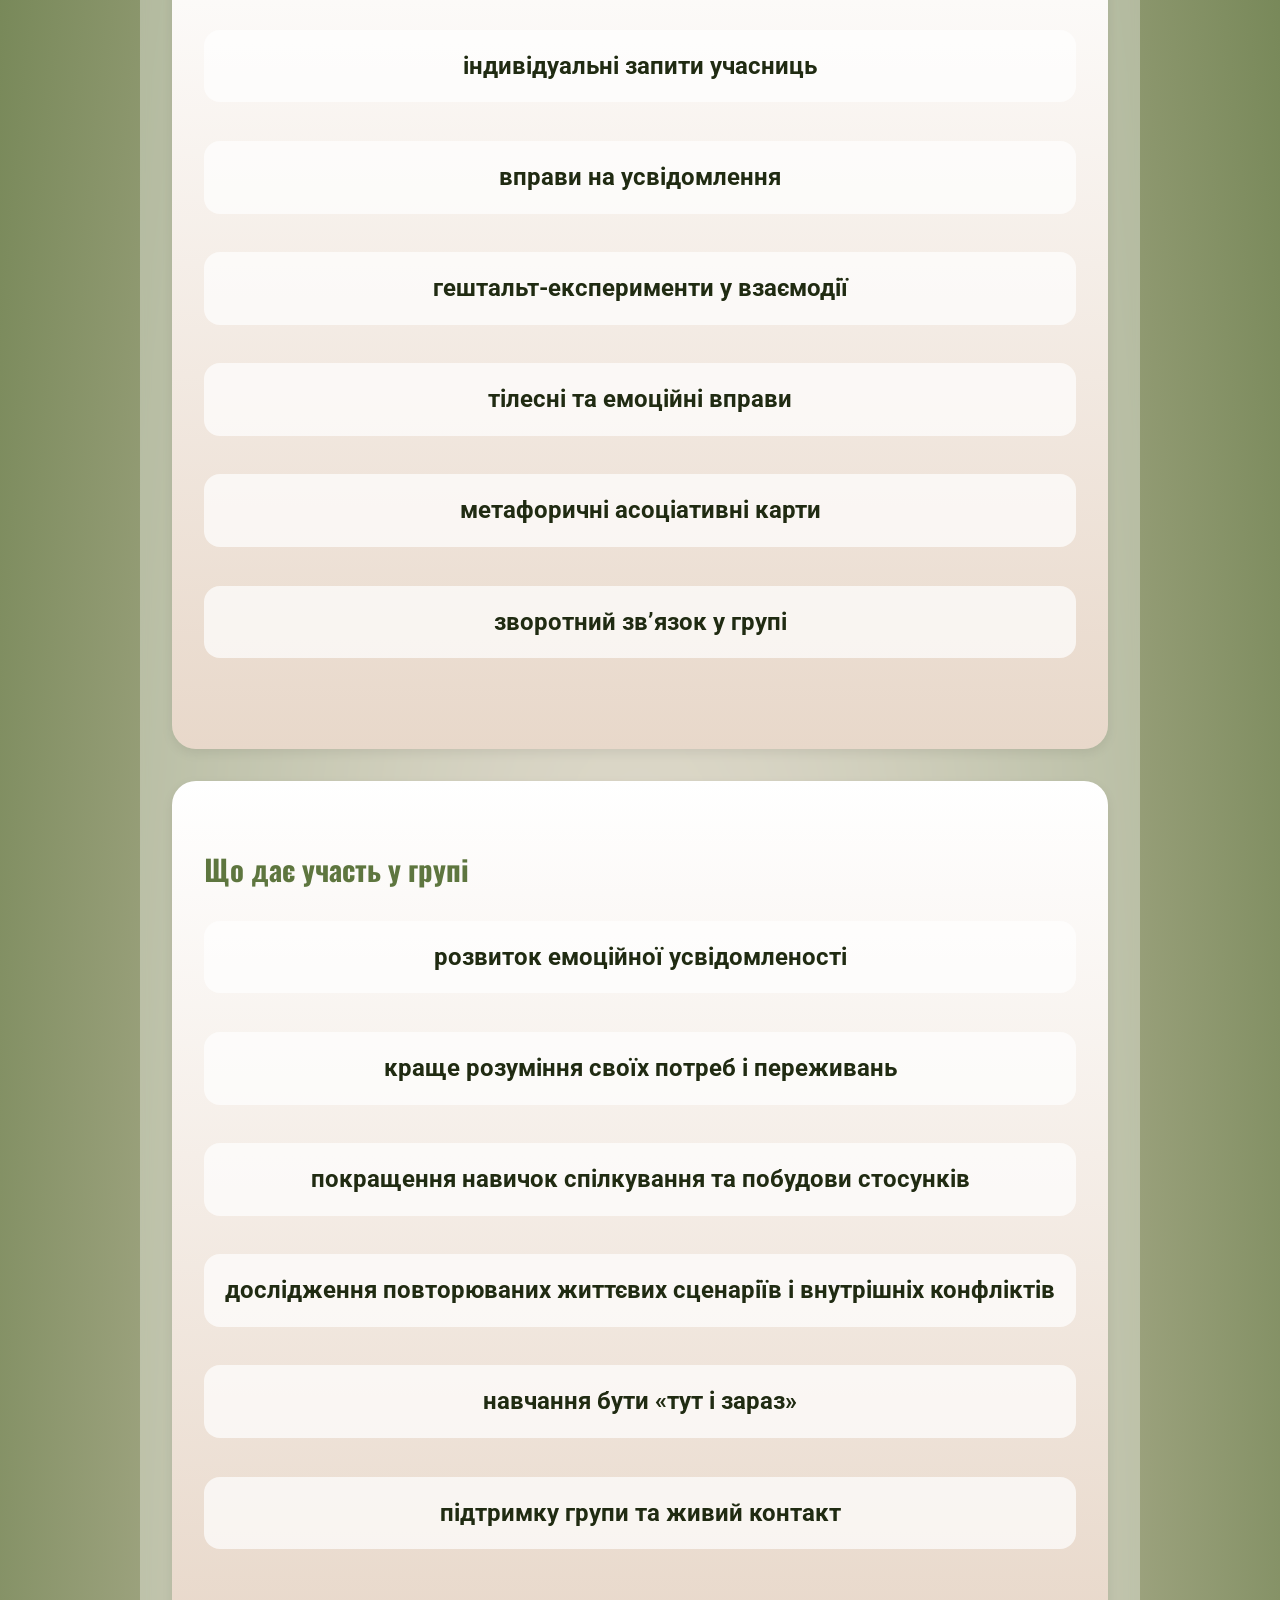
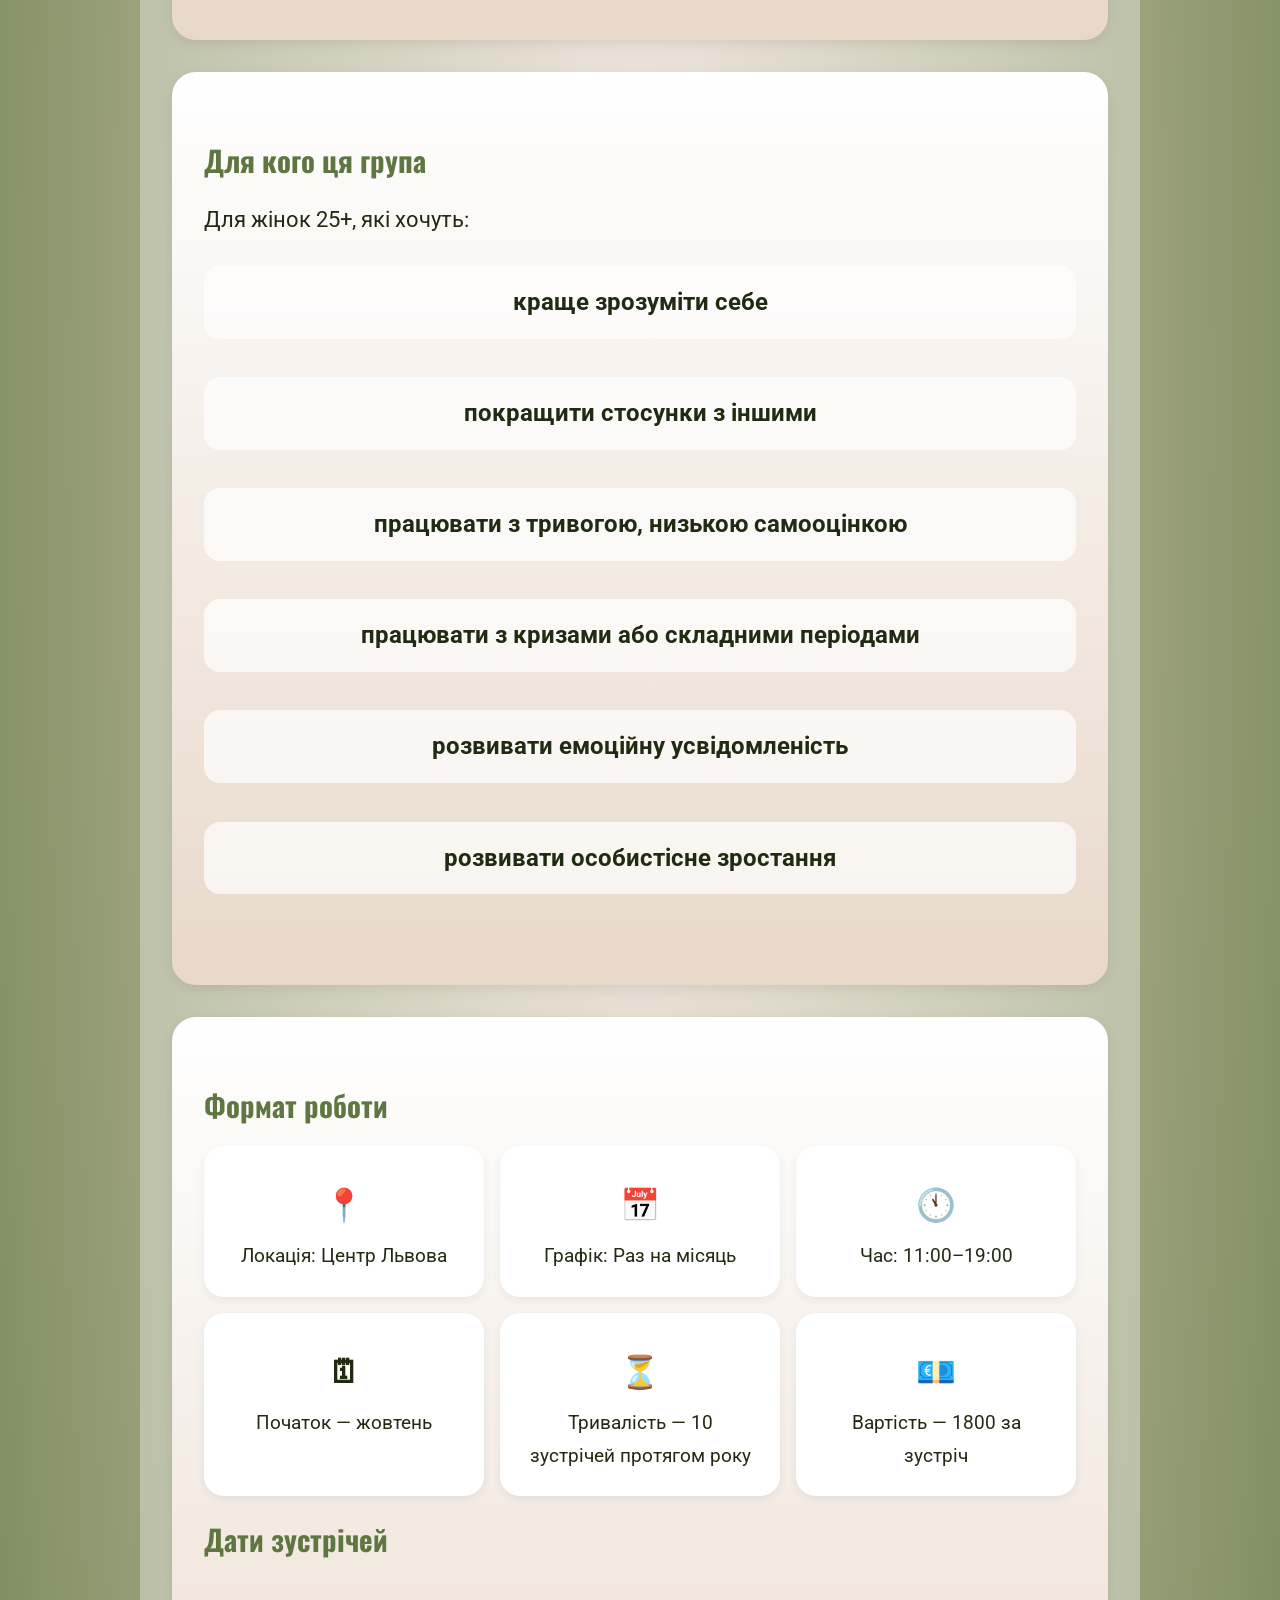
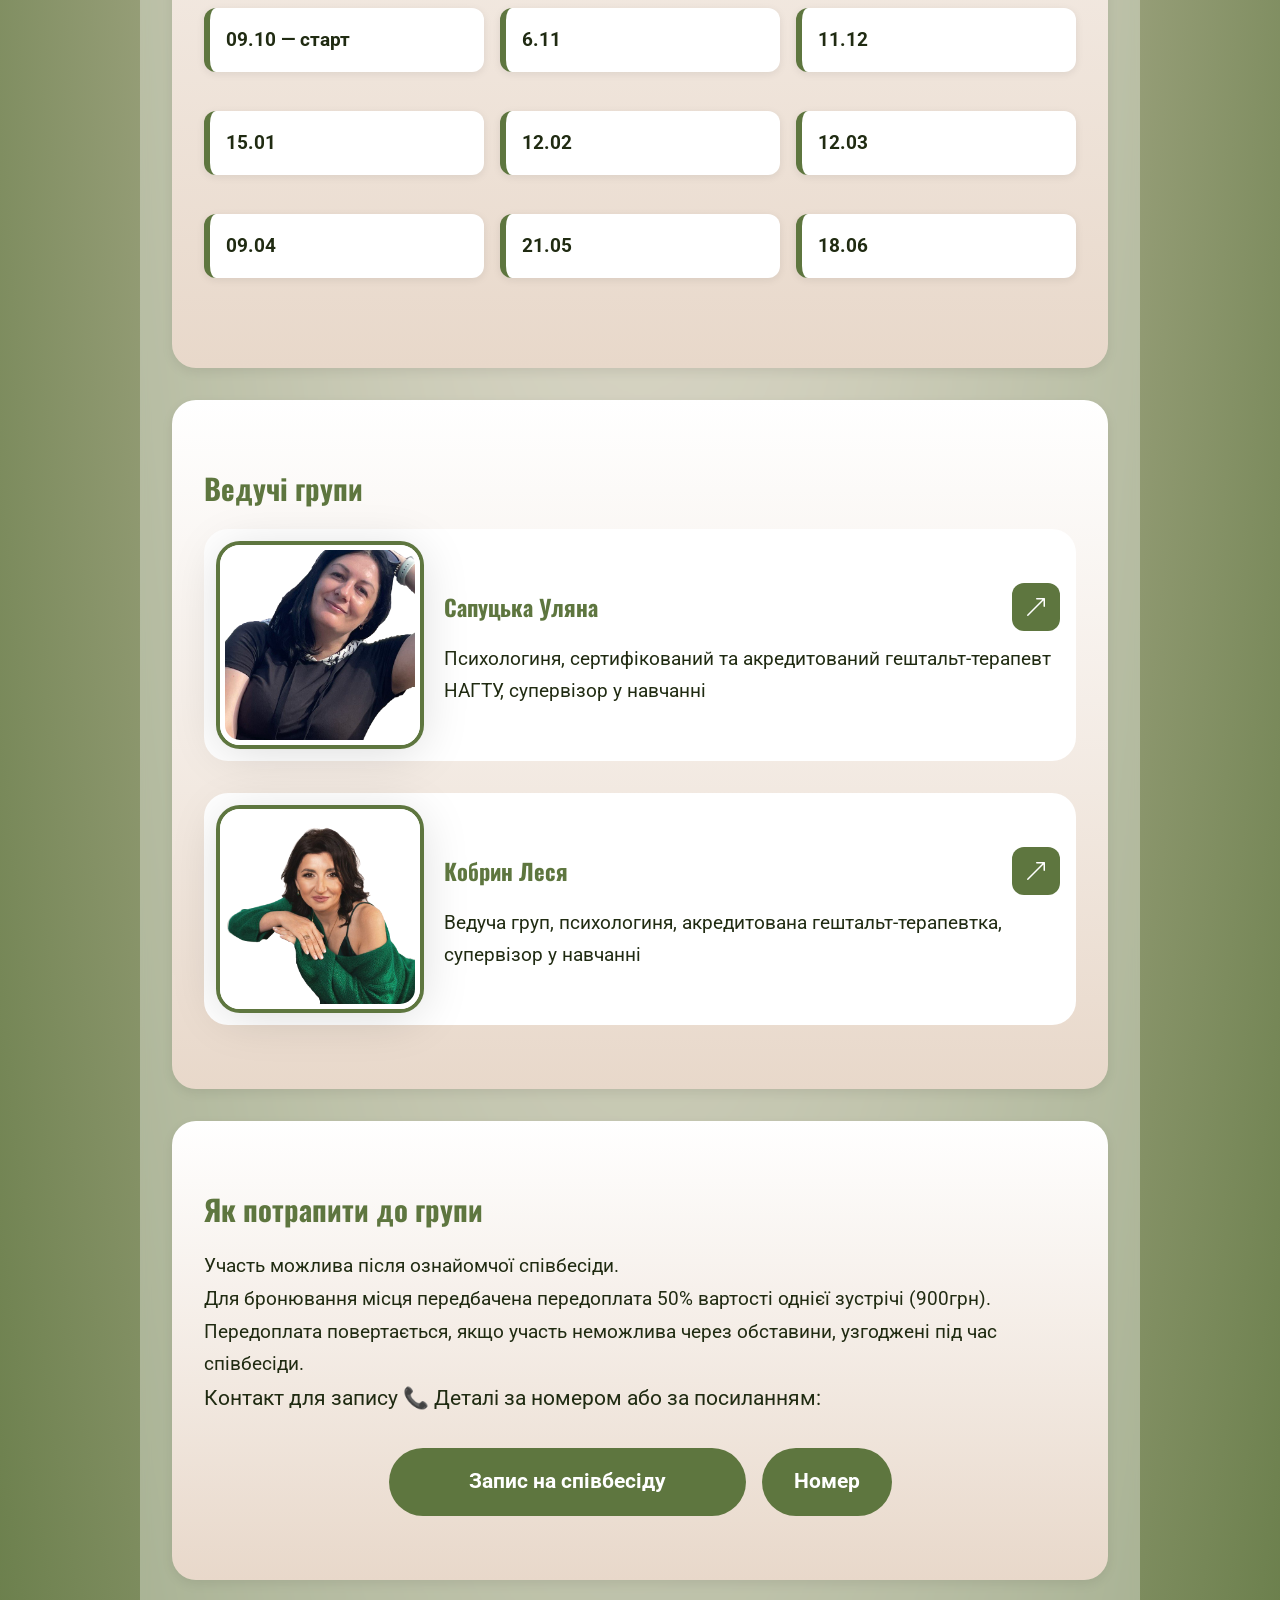
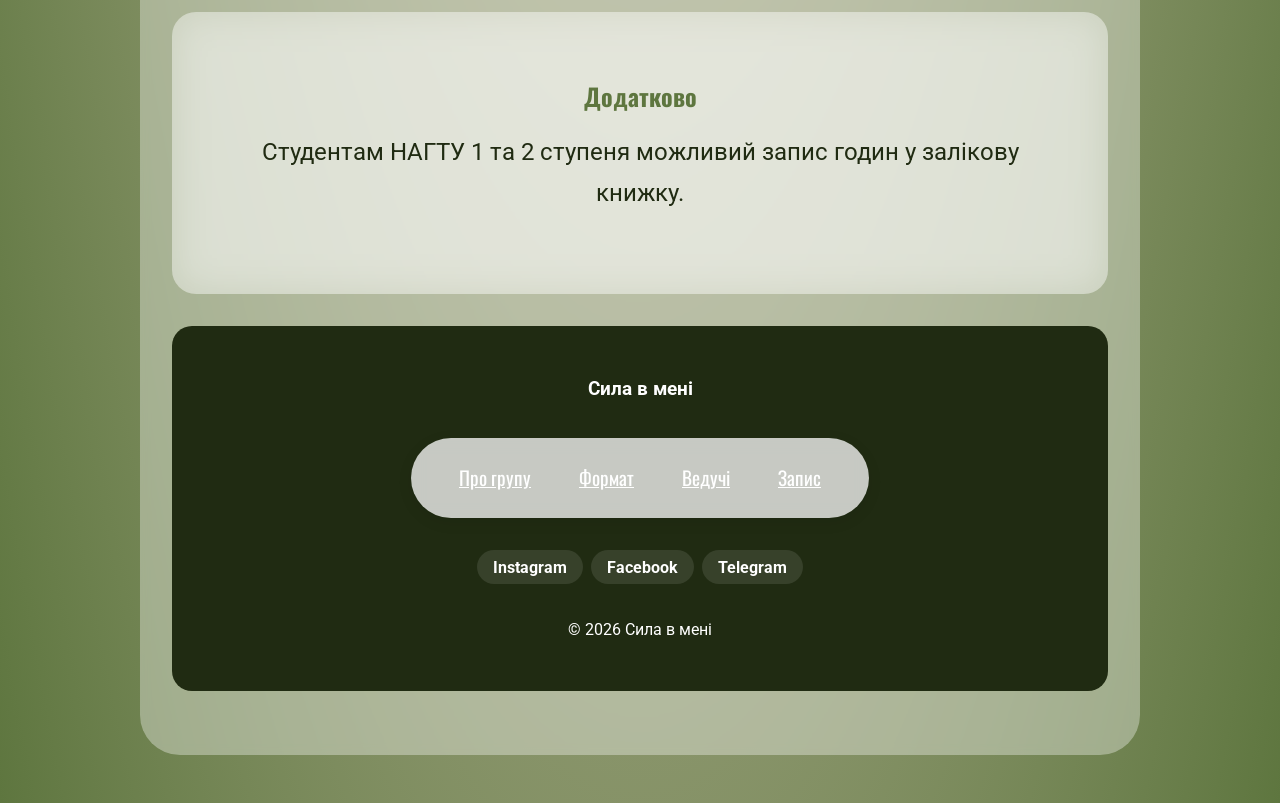
==== commit 061cfc05: "fixed dates and price description" ====
--- a/index.html
+++ b/index.html
@@ -3,7 +3,7 @@
 <head>
     <meta charset="UTF-8">
     <meta name="viewport" content="width=device-width, initial-scale=1.0">
-    <title>Event Form</title>
+    <title>Сила в мені - Event Form</title>
     <link rel="stylesheet" href="css/style.css">
 </head>
 <body>
@@ -154,7 +154,7 @@
 </div>
 
     <h2>Дати зустрічей</h2>
-
+<!-- 
         <ul class="timeline">
             <li>09.10 — старт</li>
             <li>13.11</li>
@@ -165,6 +165,18 @@
             <li>09.04</li>
             <li>07.05</li>
             <li>11.06</li>
+        </ul> -->
+
+        <ul class="timeline">
+            <li>09.10 — старт</li>
+            <li>6.11</li>
+            <li>11.12</li>
+            <li>15.01</li>
+            <li>12.02</li>
+            <li>12.03</li>
+            <li>09.04</li>
+            <li>21.05</li>
+            <li>18.06</li>
         </ul>
 
 </section>
@@ -250,7 +262,7 @@
     <h2>Як потрапити до групи</h2>
         <p1>
         Участь можлива після ознайомчої співбесіди.<br>
-        Для бронювання місця передбачена передоплата 50% вартості участі.<br>
+        Для бронювання місця передбачена передоплата 50% вартості однієї зустрічі (900грн).<br>
         Передоплата повертається, якщо участь неможлива через обставини, узгоджені під час співбесіди.<br>
         </p1>
         <p2>
